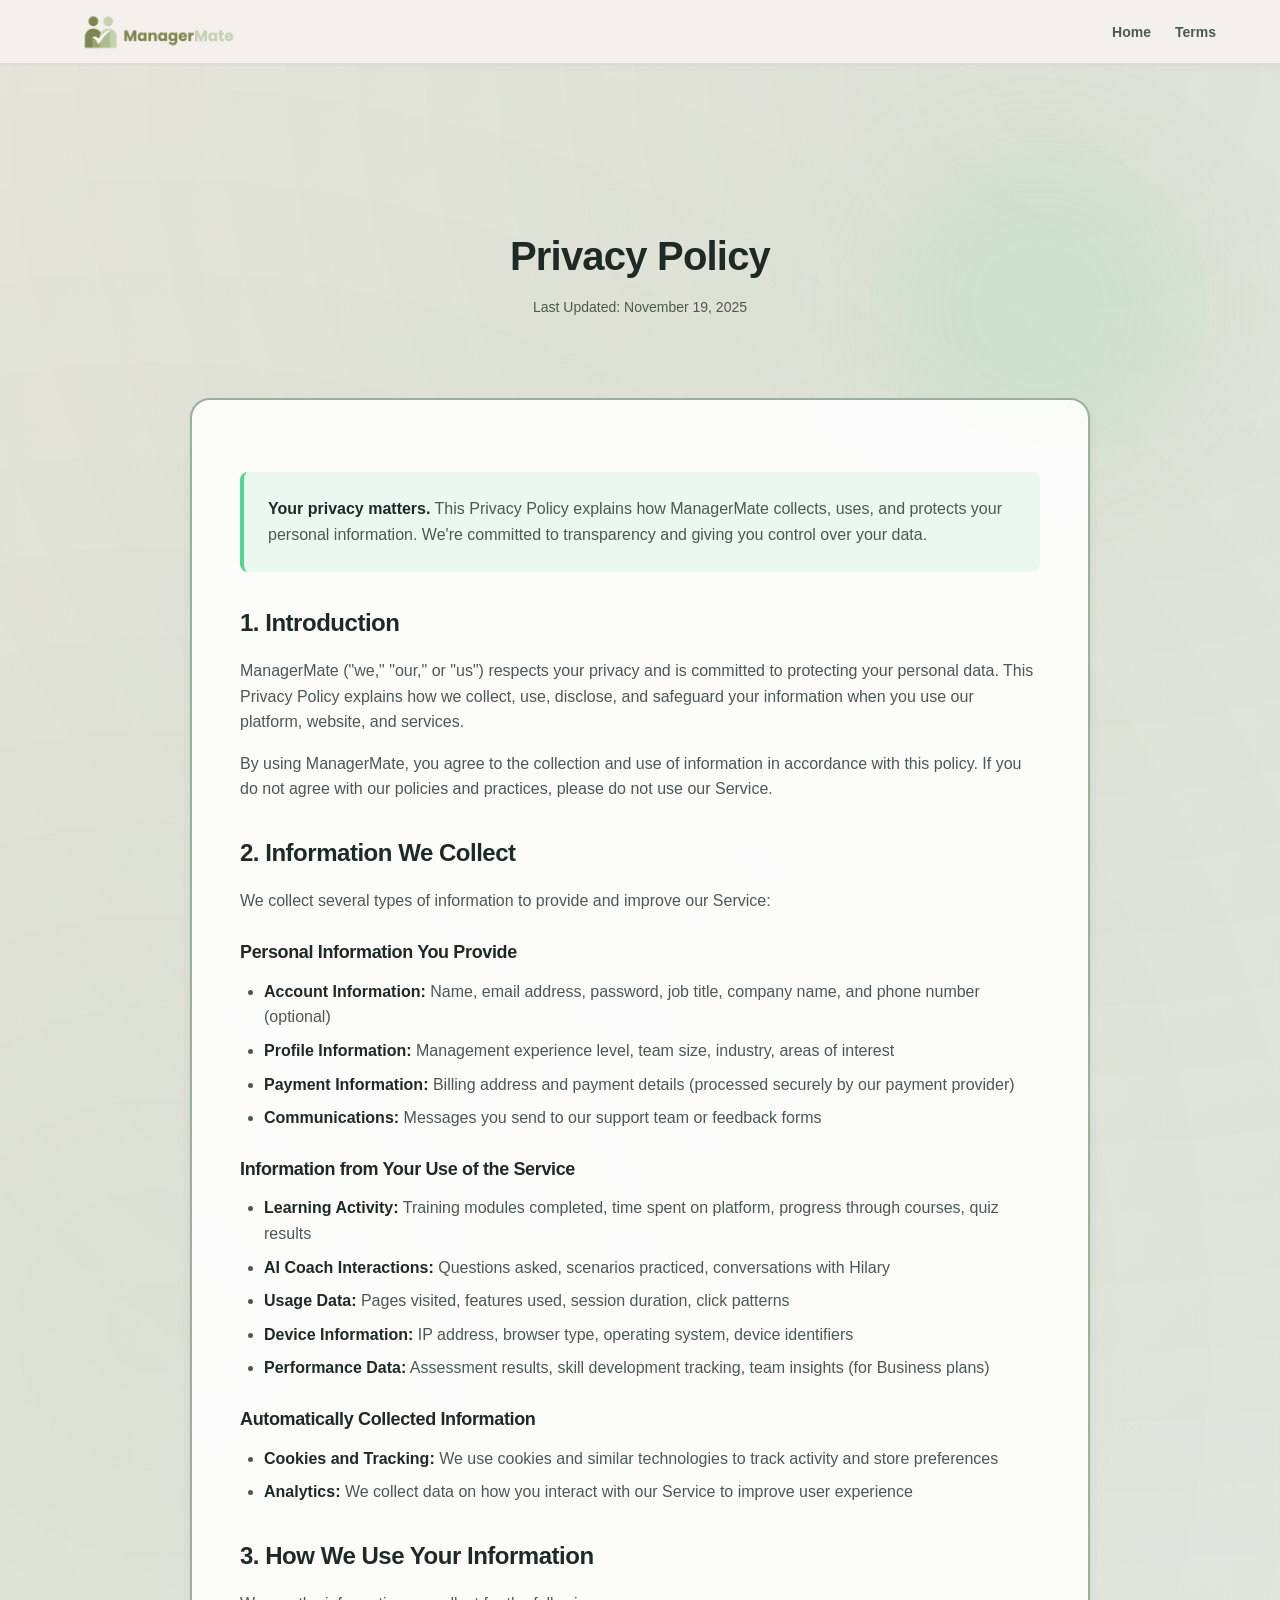
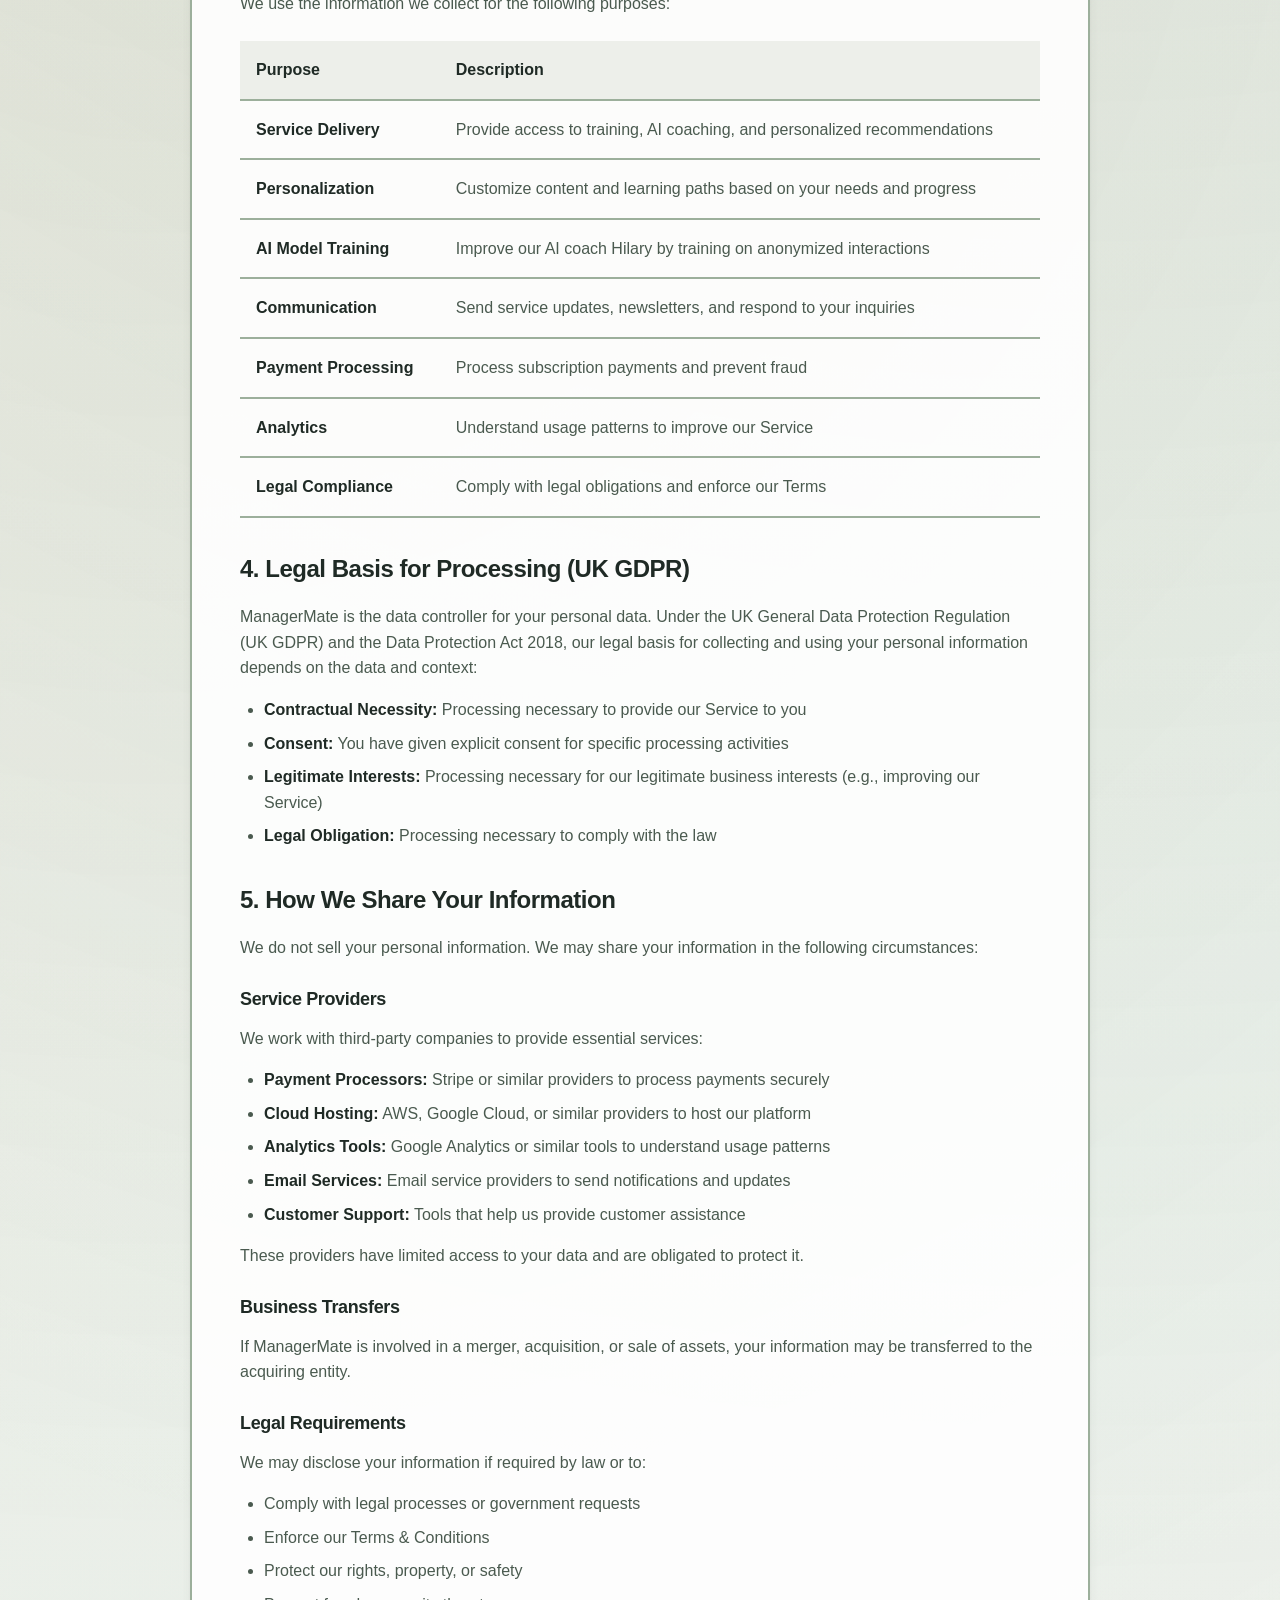
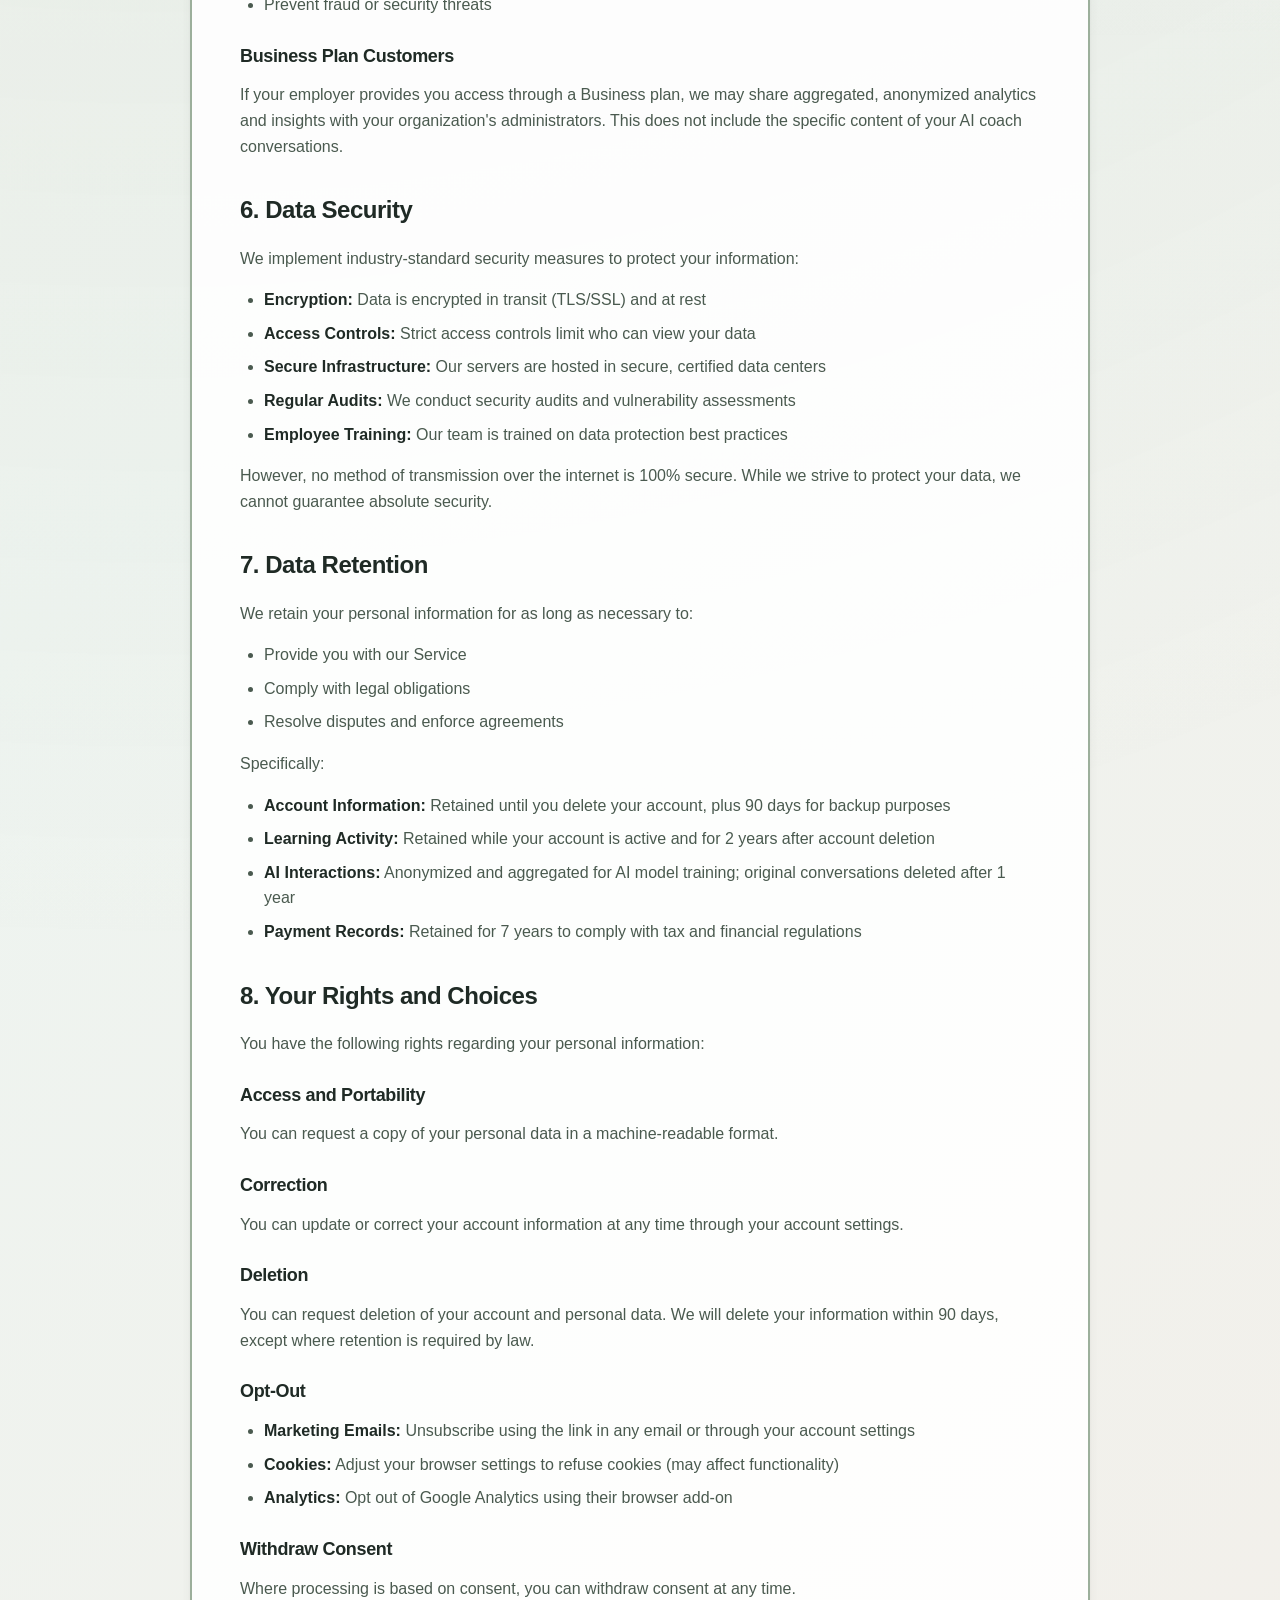
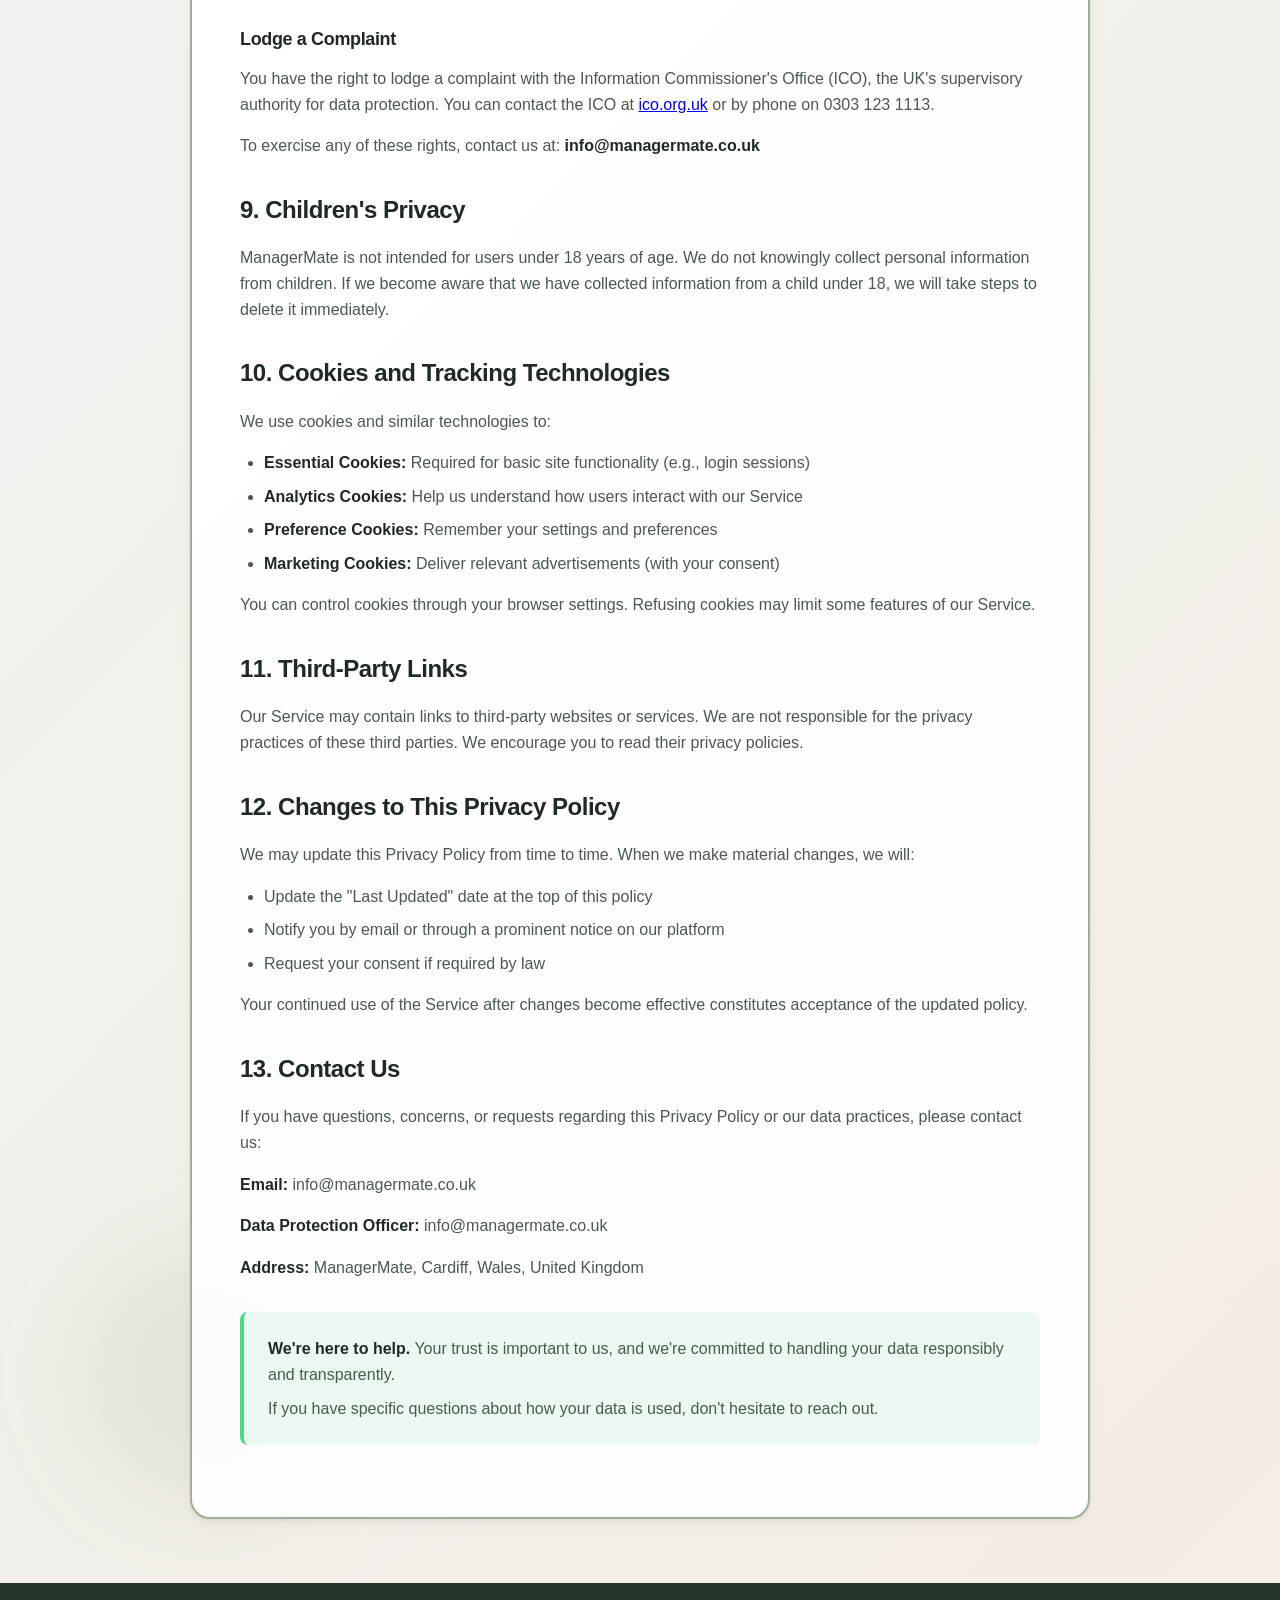
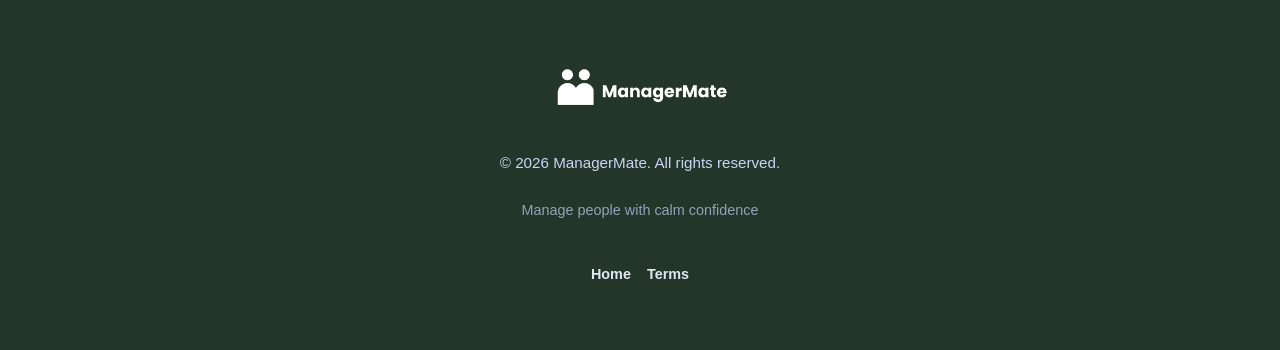
==== privacy.html @ c5038c84 "Add Terms & Privacy pages (hidden from navigation) - Added terms.html and privacy.html for app links" ====
<!DOCTYPE html>
<html lang="en">

<head>
  <meta charset="utf-8">
  <meta name="viewport" content="width=device-width, initial-scale=1.0">
  <meta name="referrer" content="strict-origin-when-cross-origin">
  <meta http-equiv="X-Content-Type-Options" content="nosniff">
  <meta http-equiv="X-Frame-Options" content="SAMEORIGIN">
  <meta http-equiv="Content-Security-Policy" content="default-src 'self'; style-src 'self' 'unsafe-inline' https://fonts.googleapis.com; font-src https://fonts.gstatic.com; img-src 'self' data:; frame-ancestors 'self';">
  <meta name="description" content="ManagerMate Privacy Policy - Learn how we collect, use, and protect your personal information.">
  <meta name="robots" content="noindex, follow">
  <link rel="canonical" href="https://managermate.co.uk/privacy.html">
  <title>Privacy Policy - ManagerMate</title>
  <link rel="icon" type="image/png" href="Logo.png">
  <link rel="stylesheet" href="style.css">
  <link rel="preconnect" href="https://fonts.googleapis.com">
  <link rel="preconnect" href="https://fonts.gstatic.com" crossorigin>
  <link href="https://fonts.googleapis.com/css2?family=Inter:wght@300;400;500;600;700&display=swap" rel="stylesheet">
  <style>
    /* Legal page specific styles */
    .content-wrapper {
      width: 100%;
      padding: 8rem 5% 4rem;
      position: relative;
      overflow: hidden;
      background:
        radial-gradient(circle at 12% 20%, rgba(111, 127, 78, 0.12), transparent 55%),
        radial-gradient(circle at 85% 0%, rgba(156, 175, 155, 0.18), transparent 50%),
        linear-gradient(135deg, #f7f3ed 0%, #eef4f0 50%, #f5ede7 100%);
    }

    .content-wrapper .decorative-blue {
      position: absolute;
      top: 5rem;
      right: 5rem;
      width: 20rem;
      height: 20rem;
      background: rgba(82, 214, 140, 0.1);
      border-radius: 50%;
      filter: blur(3rem);
      z-index: 1;
    }

    .content-wrapper .decorative-purple {
      position: absolute;
      bottom: 5rem;
      left: 5rem;
      width: 16rem;
      height: 16rem;
      background: rgba(111, 127, 78, 0.1);
      border-radius: 50%;
      filter: blur(3rem);
      z-index: 1;
    }

    .page-header {
      max-width: 900px;
      margin: 0 auto 3rem;
      text-align: center;
      padding: 2rem 0;
      position: relative;
      z-index: 10;
    }

    .page-header h1 {
      font-size: 2.5rem;
      font-weight: 700;
      color: var(--foreground);
      margin-bottom: 0.5rem;
    }

    .page-header .last-updated {
      color: var(--muted);
      font-size: 0.875rem;
    }

    .content-section {
      max-width: 900px;
      margin: 0 auto;
      background: rgba(255, 255, 255, 0.9);
      border-radius: var(--radius-lg);
      padding: 3rem;
      box-shadow: var(--shadow-card);
      border: 2px solid var(--border);
      position: relative;
      z-index: 10;
    }

    .content-section h2 {
      font-size: 1.5rem;
      font-weight: 700;
      color: var(--foreground);
      margin-top: 2rem;
      margin-bottom: 1rem;
    }

    .content-section h2:first-child {
      margin-top: 0;
    }

    .content-section h3 {
      font-size: 1.125rem;
      font-weight: 600;
      color: var(--foreground);
      margin-top: 1.5rem;
      margin-bottom: 0.75rem;
    }

    .content-section p {
      color: var(--muted);
      margin-bottom: 1rem;
    }

    .content-section ul,
    .content-section ol {
      margin-left: 1.5rem;
      margin-bottom: 1rem;
      color: var(--muted);
    }

    .content-section li {
      margin-bottom: 0.5rem;
    }

    .content-section strong {
      color: var(--foreground);
      font-weight: 600;
    }

    .highlight-box {
      background: rgba(82, 214, 140, 0.1);
      border-left: 4px solid var(--accent);
      padding: 1.5rem;
      border-radius: var(--radius-sm);
      margin: 1.5rem 0;
    }

    .highlight-box p {
      margin-bottom: 0.5rem;
    }

    .highlight-box p:last-child {
      margin-bottom: 0;
    }

    .data-table {
      width: 100%;
      border-collapse: collapse;
      margin: 1.5rem 0;
    }

    .data-table th,
    .data-table td {
      padding: 1rem;
      text-align: left;
      border-bottom: 2px solid var(--border);
    }

    .data-table th {
      background: rgba(111, 127, 78, 0.1);
      font-weight: 600;
      color: var(--foreground);
    }

    .data-table td {
      color: var(--muted);
    }

    .legal-footer {
      background: var(--primary-dark);
    }

    @media (max-width: 768px) {
      .content-wrapper {
        padding: 7rem 5% 3rem;
      }

      .page-header h1 {
        font-size: 2rem;
      }

      .content-section {
        padding: 2rem;
      }

      .data-table {
        font-size: 0.875rem;
      }

      .data-table th,
      .data-table td {
        padding: 0.75rem 0.5rem;
      }

      .nav-links li:not(:last-child) {
        display: none;
      }
    }
  </style>
</head>

<body>
  <a href="#privacy-content" class="skip-nav">Skip to main content</a>

  <!-- NAV -->
  <nav class="nav" role="navigation" aria-label="Main navigation">
    <a href="index.html" class="logo-container">
      <div class="logo-icon" role="img" aria-label="ManagerMate logo"></div>
    </a>
    <ul class="nav-links">
      <li><a href="index.html">Home</a></li>
      <li><a href="terms.html">Terms</a></li>
    </ul>
  </nav>

  <!-- CONTENT -->
  <div class="content-wrapper" id="privacy-content">
    <div class="decorative-blue" aria-hidden="true"></div>
    <div class="decorative-purple" aria-hidden="true"></div>

    <div class="page-header">
      <h1>Privacy Policy</h1>
      <p class="last-updated">Last Updated: November 19, 2025</p>
    </div>

    <div class="content-section">
      <div class="highlight-box">
        <p><strong>Your privacy matters.</strong> This Privacy Policy explains how ManagerMate collects, uses, and
          protects your personal information. We're committed to transparency and giving you control over your data.</p>
      </div>

      <h2>1. Introduction</h2>
      <p>ManagerMate ("we," "our," or "us") respects your privacy and is committed to protecting your personal data.
        This Privacy Policy explains how we collect, use, disclose, and safeguard your information when you use our
        platform, website, and services.</p>
      <p>By using ManagerMate, you agree to the collection and use of information in accordance with this policy. If you
        do not agree with our policies and practices, please do not use our Service.</p>

      <h2>2. Information We Collect</h2>
      <p>We collect several types of information to provide and improve our Service:</p>

      <h3>Personal Information You Provide</h3>
      <ul>
        <li><strong>Account Information:</strong> Name, email address, password, job title, company name, and phone
          number (optional)</li>
        <li><strong>Profile Information:</strong> Management experience level, team size, industry, areas of interest
        </li>
        <li><strong>Payment Information:</strong> Billing address and payment details (processed securely by our payment
          provider)</li>
        <li><strong>Communications:</strong> Messages you send to our support team or feedback forms</li>
      </ul>

      <h3>Information from Your Use of the Service</h3>
      <ul>
        <li><strong>Learning Activity:</strong> Training modules completed, time spent on platform, progress through
          courses, quiz results</li>
        <li><strong>AI Coach Interactions:</strong> Questions asked, scenarios practiced, conversations with Hilary</li>
        <li><strong>Usage Data:</strong> Pages visited, features used, session duration, click patterns</li>
        <li><strong>Device Information:</strong> IP address, browser type, operating system, device identifiers</li>
        <li><strong>Performance Data:</strong> Assessment results, skill development tracking, team insights (for
          Business plans)</li>
      </ul>

      <h3>Automatically Collected Information</h3>
      <ul>
        <li><strong>Cookies and Tracking:</strong> We use cookies and similar technologies to track activity and store
          preferences</li>
        <li><strong>Analytics:</strong> We collect data on how you interact with our Service to improve user experience
        </li>
      </ul>

      <h2>3. How We Use Your Information</h2>
      <p>We use the information we collect for the following purposes:</p>

      <table class="data-table">
        <thead>
          <tr>
            <th>Purpose</th>
            <th>Description</th>
          </tr>
        </thead>
        <tbody>
          <tr>
            <td><strong>Service Delivery</strong></td>
            <td>Provide access to training, AI coaching, and personalized recommendations</td>
          </tr>
          <tr>
            <td><strong>Personalization</strong></td>
            <td>Customize content and learning paths based on your needs and progress</td>
          </tr>
          <tr>
            <td><strong>AI Model Training</strong></td>
            <td>Improve our AI coach Hilary by training on anonymized interactions</td>
          </tr>
          <tr>
            <td><strong>Communication</strong></td>
            <td>Send service updates, newsletters, and respond to your inquiries</td>
          </tr>
          <tr>
            <td><strong>Payment Processing</strong></td>
            <td>Process subscription payments and prevent fraud</td>
          </tr>
          <tr>
            <td><strong>Analytics</strong></td>
            <td>Understand usage patterns to improve our Service</td>
          </tr>
          <tr>
            <td><strong>Legal Compliance</strong></td>
            <td>Comply with legal obligations and enforce our Terms</td>
          </tr>
        </tbody>
      </table>

      <h2>4. Legal Basis for Processing (UK GDPR)</h2>
      <p>ManagerMate is the data controller for your personal data. Under the UK General Data Protection Regulation (UK GDPR) and the Data Protection Act 2018, our legal basis for collecting and using your personal information depends on the data and context:</p>
      <ul>
        <li><strong>Contractual Necessity:</strong> Processing necessary to provide our Service to you</li>
        <li><strong>Consent:</strong> You have given explicit consent for specific processing activities</li>
        <li><strong>Legitimate Interests:</strong> Processing necessary for our legitimate business interests (e.g.,
          improving our Service)</li>
        <li><strong>Legal Obligation:</strong> Processing necessary to comply with the law</li>
      </ul>

      <h2>5. How We Share Your Information</h2>
      <p>We do not sell your personal information. We may share your information in the following circumstances:</p>

      <h3>Service Providers</h3>
      <p>We work with third-party companies to provide essential services:</p>
      <ul>
        <li><strong>Payment Processors:</strong> Stripe or similar providers to process payments securely</li>
        <li><strong>Cloud Hosting:</strong> AWS, Google Cloud, or similar providers to host our platform</li>
        <li><strong>Analytics Tools:</strong> Google Analytics or similar tools to understand usage patterns</li>
        <li><strong>Email Services:</strong> Email service providers to send notifications and updates</li>
        <li><strong>Customer Support:</strong> Tools that help us provide customer assistance</li>
      </ul>
      <p>These providers have limited access to your data and are obligated to protect it.</p>

      <h3>Business Transfers</h3>
      <p>If ManagerMate is involved in a merger, acquisition, or sale of assets, your information may be transferred to
        the acquiring entity.</p>

      <h3>Legal Requirements</h3>
      <p>We may disclose your information if required by law or to:</p>
      <ul>
        <li>Comply with legal processes or government requests</li>
        <li>Enforce our Terms & Conditions</li>
        <li>Protect our rights, property, or safety</li>
        <li>Prevent fraud or security threats</li>
      </ul>

      <h3>Business Plan Customers</h3>
      <p>If your employer provides you access through a Business plan, we may share aggregated, anonymized analytics and
        insights with your organization's administrators. This does not include the specific content of your AI coach
        conversations.</p>

      <h2>6. Data Security</h2>
      <p>We implement industry-standard security measures to protect your information:</p>
      <ul>
        <li><strong>Encryption:</strong> Data is encrypted in transit (TLS/SSL) and at rest</li>
        <li><strong>Access Controls:</strong> Strict access controls limit who can view your data</li>
        <li><strong>Secure Infrastructure:</strong> Our servers are hosted in secure, certified data centers</li>
        <li><strong>Regular Audits:</strong> We conduct security audits and vulnerability assessments</li>
        <li><strong>Employee Training:</strong> Our team is trained on data protection best practices</li>
      </ul>
      <p>However, no method of transmission over the internet is 100% secure. While we strive to protect your data, we
        cannot guarantee absolute security.</p>

      <h2>7. Data Retention</h2>
      <p>We retain your personal information for as long as necessary to:</p>
      <ul>
        <li>Provide you with our Service</li>
        <li>Comply with legal obligations</li>
        <li>Resolve disputes and enforce agreements</li>
      </ul>
      <p>Specifically:</p>
      <ul>
        <li><strong>Account Information:</strong> Retained until you delete your account, plus 90 days for backup
          purposes</li>
        <li><strong>Learning Activity:</strong> Retained while your account is active and for 2 years after account
          deletion</li>
        <li><strong>AI Interactions:</strong> Anonymized and aggregated for AI model training; original conversations
          deleted after 1 year</li>
        <li><strong>Payment Records:</strong> Retained for 7 years to comply with tax and financial regulations</li>
      </ul>

      <h2>8. Your Rights and Choices</h2>
      <p>You have the following rights regarding your personal information:</p>

      <h3>Access and Portability</h3>
      <p>You can request a copy of your personal data in a machine-readable format.</p>

      <h3>Correction</h3>
      <p>You can update or correct your account information at any time through your account settings.</p>

      <h3>Deletion</h3>
      <p>You can request deletion of your account and personal data. We will delete your information within 90 days,
        except where retention is required by law.</p>

      <h3>Opt-Out</h3>
      <ul>
        <li><strong>Marketing Emails:</strong> Unsubscribe using the link in any email or through your account settings
        </li>
        <li><strong>Cookies:</strong> Adjust your browser settings to refuse cookies (may affect functionality)</li>
        <li><strong>Analytics:</strong> Opt out of Google Analytics using their browser add-on</li>
      </ul>

      <h3>Withdraw Consent</h3>
      <p>Where processing is based on consent, you can withdraw consent at any time.</p>

      <h3>Lodge a Complaint</h3>
      <p>You have the right to lodge a complaint with the Information Commissioner's Office (ICO), the UK's supervisory authority for data protection. You can contact the ICO at <a href="https://ico.org.uk/make-a-complaint/" target="_blank" rel="noopener noreferrer">ico.org.uk</a> or by phone on 0303 123 1113.</p>

      <p style="margin-top: 1rem;">To exercise any of these rights, contact us at:
        <strong>info@managermate.co.uk</strong>
      </p>

      <h2>9. Children's Privacy</h2>
      <p>ManagerMate is not intended for users under 18 years of age. We do not knowingly collect personal information
        from children. If we become aware that we have collected information from a child under 18, we will take steps
        to delete it immediately.</p>

      <h2>10. Cookies and Tracking Technologies</h2>
      <p>We use cookies and similar technologies to:</p>
      <ul>
        <li><strong>Essential Cookies:</strong> Required for basic site functionality (e.g., login sessions)</li>
        <li><strong>Analytics Cookies:</strong> Help us understand how users interact with our Service</li>
        <li><strong>Preference Cookies:</strong> Remember your settings and preferences</li>
        <li><strong>Marketing Cookies:</strong> Deliver relevant advertisements (with your consent)</li>
      </ul>
      <p>You can control cookies through your browser settings. Refusing cookies may limit some features of our Service.
      </p>

      <h2>11. Third-Party Links</h2>
      <p>Our Service may contain links to third-party websites or services. We are not responsible for the privacy
        practices of these third parties. We encourage you to read their privacy policies.</p>

      <h2>12. Changes to This Privacy Policy</h2>
      <p>We may update this Privacy Policy from time to time. When we make material changes, we will:</p>
      <ul>
        <li>Update the "Last Updated" date at the top of this policy</li>
        <li>Notify you by email or through a prominent notice on our platform</li>
        <li>Request your consent if required by law</li>
      </ul>
      <p>Your continued use of the Service after changes become effective constitutes acceptance of the updated policy.
      </p>

      <h2>13. Contact Us</h2>
      <p>If you have questions, concerns, or requests regarding this Privacy Policy or our data practices, please
        contact us:</p>
      <p><strong>Email:</strong> info@managermate.co.uk</p>
      <p><strong>Data Protection Officer:</strong> info@managermate.co.uk</p>
      <p><strong>Address:</strong> ManagerMate, Cardiff, Wales, United Kingdom</p>

      <div class="highlight-box" style="margin-top: 2rem;">
        <p><strong>We're here to help.</strong> Your trust is important to us, and we're committed to handling your data
          responsibly and transparently.</p>
        <p>If you have specific questions about how your data is used, don't hesitate to reach out.</p>
      </div>
    </div>
  </div>

  <!-- FOOTER -->
  <footer class="legal-footer">
    <div class="footer-content">
      <div class="footer-logo">
        <div class="footer-logo-icon" role="img" aria-label="ManagerMate logo"></div>
              </div>

      <p class="footer-text">&copy; 2026 ManagerMate. All rights reserved.</p>
      <p class="footer-tagline">Manage people with calm confidence</p>

      <nav class="footer-nav" aria-label="Footer navigation">
        <div class="footer-links">
          <a href="index.html">Home</a>
          <a href="terms.html">Terms</a>
        </div>
      </nav>
    </div>
  </footer>
</body>

</html>
---- style.css ----
/* ===================================
   GLOBAL STYLES
   =================================== */
* {
  margin: 0;
  padding: 0;
  box-sizing: border-box;
}

:root {
  /* ManagerMate App Color Palette */
  --primary: #6f7f4e;           /* Sage Green - Headers, CTAs, brand elements */
  --primary-dark: #243529;       /* Gradients, dark accents */
  --secondary-light: #f4f1ec;    /* Backgrounds, cards */
  --accent: #52D68C;             /* Teal - Highlights, success states */
  --premium: #EF6F6C;            /* Coral - Premium badges, special CTAs */
  --foreground: #1f2a25;         /* Body text */
  --muted: #4a5a4f;              /* Secondary text */
  --border: #9caf9b;             /* Card borders, dividers */

  /* Legacy aliases for compatibility */
  --ink: var(--foreground);
  --ink-muted: var(--muted);
  --ink-soft: var(--muted);
  --sand: var(--secondary-light);
  --mist: #eef4f0;
  --olive: var(--primary);
  --sage: var(--border);
  --clay: #e7ddd1;
  --coral: var(--premium);
  --deep: var(--primary-dark);

  /* App Design Tokens */
  --radius-sm: 0.5rem;           /* 8px - buttons, inputs */
  --radius-md: 0.75rem;          /* 12px - small cards */
  --radius-lg: 1.25rem;          /* 20px - large cards */
  --radius-pill: 9999px;         /* Pill-shaped badges */

  /* App Shadows */
  --shadow-card: 0 1px 2px rgba(0,0,0,0.04), 0 4px 8px rgba(0,0,0,0.04), 0 8px 16px rgba(0,0,0,0.02);
  --shadow-elevated: 0 4px 6px rgba(0,0,0,0.05), 0 10px 20px rgba(0,0,0,0.08), 0 20px 40px rgba(0,0,0,0.04);

  /* App Animations */
  --spring-bounce: cubic-bezier(0.34, 1.56, 0.64, 1);
  --ease-smooth: cubic-bezier(0.4, 0, 0.2, 1);
}

body {
  font-family: 'Inter', -apple-system, BlinkMacSystemFont, 'Segoe UI', sans-serif;
  line-height: 1.6;
  color: var(--ink);
  background: var(--sand);
  padding-top: 4rem;
}

/* Screen reader only utility */
.sr-only {
  position: absolute;
  width: 1px;
  height: 1px;
  padding: 0;
  margin: -1px;
  overflow: hidden;
  clip: rect(0, 0, 0, 0);
  white-space: nowrap;
  border-width: 0;
}

/* Skip navigation link */
.skip-nav {
  position: absolute;
  top: -100%;
  left: 50%;
  transform: translateX(-50%);
  background: var(--ink);
  color: #fff;
  padding: 0.75rem 1.5rem;
  border-radius: 0 0 0.75rem 0.75rem;
  font-weight: 600;
  font-size: 0.875rem;
  z-index: 200;
  text-decoration: none;
  transition: top 0.2s;
}

.skip-nav:focus {
  top: 0;
}

/* Focus indicators */
:focus-visible {
  outline: 3px solid var(--olive);
  outline-offset: 2px;
}

a:focus-visible,
button:focus-visible,
input:focus-visible,
textarea:focus-visible,
select:focus-visible {
  outline: 3px solid var(--olive);
  outline-offset: 2px;
}

h1,
h2,
h3,
h4 {
  font-family: 'Inter', -apple-system, BlinkMacSystemFont, 'Segoe UI', sans-serif;
  letter-spacing: -0.02em;
  font-weight: 700;
}

html {
  height: 100%;
  width: 100%;
  scroll-behavior: smooth;
}

/* ===================================
   NAVIGATION
   =================================== */
.nav {
  display: flex;
  justify-content: space-between;
  align-items: center;
  height: 64px;
  padding: 0 5%;
  background: rgba(244, 241, 236, 0.92);
  backdrop-filter: blur(12px);
  border-bottom: 1px solid rgba(31, 42, 37, 0.12);
  position: fixed;
  top: 0;
  left: 0;
  right: 0;
  z-index: 100;
  box-shadow: 0 1px 3px rgba(0, 0, 0, 0.05);
}

/* Logo */
.logo-container {
  display: flex;
  align-items: center;
  cursor: pointer;
}

.logo-icon {
  width: 200px;
  height: 70px;
  background-image: url('Logo.png');
  background-size: contain;
  background-repeat: no-repeat;
  background-position: center left;
}

.logo {
  display: none !important; /* Hide text as logo image contains it */
}

/* Nav links */
.nav-links {
  display: flex;
  gap: 1.5rem;
  list-style: none;
  align-items: center;
}

.nav-links a {
  text-decoration: none;
  color: var(--ink-soft);
  font-weight: 600;
  font-size: 0.875rem;
  transition: color 0.3s;
  position: relative;
  padding-bottom: 0.25rem;
}

.nav-links a:hover {
  color: var(--ink);
}

.nav-links a:not(.launch-app-btn)::after {
  content: '';
  position: absolute;
  bottom: 0;
  left: 0;
  width: 0;
  height: 2px;
  background: linear-gradient(to right, var(--coral), var(--olive));
  transition: width 0.3s;
}

.nav-links a:not(.launch-app-btn):hover::after {
  width: 100%;
}

.launch-app-btn {
  display: inline-flex;
  align-items: center;
  gap: 0.5rem;
  padding: 0.625rem 1.25rem;
  background: linear-gradient(135deg, var(--premium), #f2b2a9);
  color: white !important;
  border-radius: var(--radius-sm);
  font-weight: 600;
  font-size: 0.875rem;
  border: none;
  cursor: pointer;
  transition: all 0.3s var(--ease-smooth);
  box-shadow: var(--shadow-card);
  text-decoration: none;
  line-height: 1;
}

.launch-app-btn:hover {
  transform: translateY(-2px);
  box-shadow: var(--shadow-elevated);
  color: white !important;
}

/* ===================================
   HERO SECTION
   =================================== */
.hero {
  position: relative;
  display: flex;
  align-items: stretch;
  padding: 8rem 5% 6rem;
  overflow: hidden;
  background:
    radial-gradient(circle at 12% 20%, rgba(239, 111, 108, 0.18), transparent 55%),
    radial-gradient(circle at 85% 0%, rgba(156, 175, 155, 0.25), transparent 50%),
    linear-gradient(135deg, #f7f3ed 0%, #eef4f0 50%, #f5ede7 100%);
}

.hero .decorative-blue {
  position: absolute;
  top: -3rem;
  right: -6rem;
  width: 22rem;
  height: 22rem;
  background: rgba(239, 111, 108, 0.22);
  border-radius: 40% 60% 60% 40%;
  filter: blur(2.5rem);
}

.hero .decorative-purple {
  position: absolute;
  bottom: -4rem;
  left: -3rem;
  width: 18rem;
  height: 18rem;
  background: rgba(111, 127, 78, 0.18);
  border-radius: 55% 45% 35% 65%;
  filter: blur(2.5rem);
}

.hero-inner {
  position: relative;
  z-index: 10;
  display: grid;
  grid-template-columns: minmax(0, 1.1fr) minmax(0, 0.9fr);
  gap: 3rem;
  align-items: center;
  width: 100%;
  max-width: 1200px;
  margin: 0 auto;
}

.hero-content {
  position: relative;
  max-width: 36rem;
}

.badge {
  display: inline-flex;
  align-items: center;
  gap: 0.5rem;
  padding: 0.5rem 1rem;
  background: rgba(111, 127, 78, 0.1);
  border: 2px solid var(--border);
  border-radius: var(--radius-pill);
  margin-bottom: 1.5rem;
  font-size: 0.875rem;
  font-weight: 600;
  color: var(--primary);
}

.hero h1 {
  font-size: 3.5rem;
  font-weight: 800;
  margin-bottom: 1rem;
  line-height: 1.2;
  color: var(--ink);
}

.hero h1 span {
  background: linear-gradient(120deg, var(--coral), var(--olive));
  -webkit-background-clip: text;
  -webkit-text-fill-color: transparent;
}

.hero p {
  font-size: 1.125rem;
  color: var(--ink-soft);
  margin: 0 0 2rem;
  line-height: 1.6;
}

.hero-buttons {
  display: flex;
  gap: 1rem;
  justify-content: flex-start;
  flex-wrap: wrap;
}

.cta-button {
  display: inline-flex;
  align-items: center;
  gap: 0.5rem;
  padding: 1rem 2rem;
  background: linear-gradient(135deg, var(--primary-dark), var(--primary));
  color: white;
  border-radius: var(--radius-sm);
  font-weight: 600;
  cursor: pointer;
  transition: all 0.3s var(--ease-smooth);
  border: none;
  font-size: 1rem;
  box-shadow: var(--shadow-card);
}

.cta-button.secondary {
  background: transparent;
  color: var(--foreground);
  border: 2px solid var(--border);
  box-shadow: none;
}

.cta-button.secondary:hover {
  background: rgba(111, 127, 78, 0.1);
  border-color: var(--primary);
  box-shadow: none;
}

.cta-link {
  display: inline-flex;
  align-items: center;
  gap: 0.5rem;
  background: none;
  border: none;
  color: var(--ink);
  font-weight: 600;
  cursor: pointer;
  padding: 0.35rem 0.5rem;
}

.cta-link:hover {
  color: var(--deep);
}

.cta-button:hover {
  transform: translateY(-2px);
  box-shadow: var(--shadow-elevated);
}

.audience-toggle {
  display: flex;
  flex-wrap: wrap;
  gap: 0.75rem;
  margin-top: 1.5rem;
  align-items: center;
  color: var(--ink-soft);
  font-size: 0.95rem;
}

.audience-toggle span {
  font-weight: 600;
}

.audience-pill {
  border: 2px solid var(--border);
  background: white;
  color: var(--foreground);
  padding: 0.4rem 0.85rem;
  border-radius: var(--radius-pill);
  font-weight: 600;
  cursor: pointer;
  transition: all 0.3s var(--ease-smooth);
}

.audience-pill:hover {
  border-color: var(--primary);
  background: rgba(111, 127, 78, 0.05);
}

.audience-pill.active {
  background: rgba(82, 214, 140, 0.15);
  border-color: var(--accent);
  color: #1a7a42;
}

.hero-highlights {
  display: grid;
  grid-template-columns: repeat(auto-fit, minmax(160px, 1fr));
  gap: 1rem;
  margin: 2rem 0 0;
}

.highlight-card {
  background: rgba(255, 255, 255, 0.9);
  border-radius: var(--radius-sm);
  padding: 0.9rem 1rem;
  border: 2px solid var(--border);
  box-shadow: var(--shadow-card);
}

.highlight-card h3 {
  font-size: 0.95rem;
  margin-bottom: 0.35rem;
}

.highlight-card p {
  font-size: 0.85rem;
  color: var(--ink-soft);
  margin: 0;
}

.trust-tagline {
  display: flex;
  align-items: center;
  justify-content: flex-start;
  gap: 0.5rem;
  margin-top: 2rem;
  font-size: 0.875rem;
  color: var(--ink-soft);
  font-weight: 500;
}

.hero-panel {
  background: rgba(255, 255, 255, 0.9);
  border-radius: var(--radius-lg);
  padding: 2rem;
  border: 2px solid var(--border);
  box-shadow: var(--shadow-elevated);
  display: flex;
  flex-direction: column;
  gap: 1.5rem;
  backdrop-filter: blur(8px);
}

.panel-pill {
  display: inline-flex;
  align-items: center;
  gap: 0.5rem;
  background: rgba(82, 214, 140, 0.15);
  color: #1a7a42;
  border-radius: var(--radius-pill);
  padding: 0.35rem 0.9rem;
  font-weight: 600;
  font-size: 0.8rem;
  border: 1px solid rgba(82, 214, 140, 0.3);
}

.hero-panel h2 {
  font-size: 1.5rem;
  margin-top: 0.75rem;
  color: var(--ink);
}

.hero-chat {
  display: flex;
  flex-direction: column;
  gap: 0.75rem;
}

.chat-bubble {
  padding: 0.85rem 1rem;
  border-radius: var(--radius-sm);
  font-size: 0.95rem;
  line-height: 1.4;
}

.chat-bubble.manager {
  align-self: flex-start;
  background: var(--mist);
  border: 2px solid var(--border);
}

.chat-bubble.coach {
  align-self: flex-end;
  background: rgba(82, 214, 140, 0.12);
  border: 2px solid rgba(82, 214, 140, 0.3);
}

.hero-panel-footer {
  display: flex;
  align-items: center;
  justify-content: space-between;
  gap: 1rem;
  border-top: 1px dashed rgba(31, 42, 37, 0.15);
  padding-top: 1rem;
  font-size: 0.85rem;
  color: var(--ink-soft);
}

.hero-panel-footer strong {
  color: var(--ink);
}

/* ===================================
   FEATURES SECTION
   =================================== */
.features-section {
  position: relative;
  overflow: hidden;
  padding: 5rem 5%;
  background:
    radial-gradient(circle at 10% 15%, rgba(239, 111, 108, 0.12), transparent 60%),
    linear-gradient(160deg, #f8f4ee 0%, #eef4f0 100%);
}

.features-section .decorative-purple {
  position: absolute;
  top: 10rem;
  right: 2.5rem;
  width: 24rem;
  height: 24rem;
  background: rgba(111, 127, 78, 0.14);
  border-radius: 45% 55% 40% 60%;
  filter: blur(2.5rem);
}

.features-section .decorative-blue {
  position: absolute;
  bottom: 10rem;
  left: 2.5rem;
  width: 20rem;
  height: 20rem;
  background: rgba(156, 175, 155, 0.16);
  border-radius: 60% 40% 55% 45%;
  filter: blur(2.5rem);
}

.features-container {
  max-width: 1200px;
  margin: 0 auto;
  position: relative;
  z-index: 10;
}

.features-header {
  text-align: center;
  margin-bottom: 4rem;
}

.features-badge {
  display: inline-flex;
  align-items: center;
  gap: 0.5rem;
  padding: 0.5rem 1rem;
  background: rgba(111, 127, 78, 0.1);
  border: 2px solid var(--border);
  border-radius: var(--radius-pill);
  margin-bottom: 1rem;
  font-size: 0.875rem;
  font-weight: 600;
  color: var(--primary);
}

.features-header h2 {
  font-size: 2.25rem;
  font-weight: 800;
  color: var(--ink);
  margin-bottom: 1rem;
}

.features-header p {
  font-size: 1.125rem;
  color: var(--ink-soft);
  max-width: 48rem;
  margin: 0 auto;
}

.features-grid {
  display: grid;
  grid-template-columns: repeat(auto-fit, minmax(320px, 1fr));
  gap: 2rem;
}

.feature-card {
  padding: 2rem;
  background: rgba(255, 255, 255, 0.9);
  border-radius: var(--radius-lg);
  border: 2px solid var(--border);
  cursor: pointer;
  transition: all 0.3s var(--ease-smooth);
  box-shadow: var(--shadow-card);
  position: relative;
  overflow: hidden;
}

/* Gradient glow effect on hover */
.feature-card::before {
  content: '';
  position: absolute;
  inset: 0;
  background: linear-gradient(to bottom right, var(--coral), var(--olive));
  opacity: 0;
  transition: opacity 0.3s;
}

.feature-card:hover::before {
  opacity: 0.05;
}

/* Decorative corner gradient */
.feature-card::after {
  content: '';
  position: absolute;
  top: 0;
  right: 0;
  width: 8rem;
  height: 8rem;
  background: linear-gradient(to bottom right, rgba(239, 111, 108, 0.4), rgba(111, 127, 78, 0.4));
  opacity: 0.1;
  border-radius: 0 0 0 100%;
  transform: translate(4rem, -4rem);
  transition: transform 0.3s;
}

.feature-card:hover::after {
  transform: translate(2rem, -2rem);
}

.feature-card:hover {
  transform: translateY(-4px);
  box-shadow: var(--shadow-elevated);
}

.feature-card-content {
  position: relative;
  z-index: 1;
}

.feature-card .icon-container {
  width: 4rem;
  height: 4rem;
  background: linear-gradient(135deg, var(--primary-dark), var(--primary));
  border-radius: var(--radius-md);
  display: flex;
  align-items: center;
  justify-content: center;
  margin-bottom: 1.5rem;
  box-shadow: var(--shadow-card);
  transition: transform 0.3s var(--spring-bounce);
}

.feature-card:hover .icon-container {
  transform: scale(1.1);
}

.feature-card .icon {
  font-size: 1.75rem;
}

.feature-card h3 {
  font-size: 1.25rem;
  font-weight: 700;
  margin-bottom: 0.75rem;
  color: var(--ink);
  transition: color 0.3s;
}

.feature-card:hover h3 {
  color: #2E2F2C;
}

.feature-card p {
  color: var(--ink-soft);
  font-size: 0.875rem;
  line-height: 1.6;
  margin-bottom: 1.5rem;
}

.feature-card .learn-more {
  display: inline-flex;
  align-items: center;
  gap: 0.25rem;
  color: var(--olive);
  font-size: 0.875rem;
  font-weight: 600;
  transition: gap 0.3s;
}

.feature-card:hover .learn-more {
  gap: 0.5rem;
}

.feature-card .learn-more svg {
  transition: transform 0.3s;
}

.feature-card:hover .learn-more svg {
  transform: translateX(0.25rem);
}

/* Variant colors for different feature cards */
.feature-card.purple::before,
.feature-card.purple::after {
  background: linear-gradient(to bottom right, #2b3a2f, #6f7f4e);
}

.feature-card.purple .icon-container {
  background: linear-gradient(to bottom right, #2b3a2f, #6f7f4e);
  box-shadow: 0 4px 12px rgba(36, 53, 41, 0.3);
}

.feature-card.teal::before,
.feature-card.teal::after {
  background: linear-gradient(to bottom right, #ef6f6c, #f2b2a9);
}

.feature-card.teal .icon-container {
  background: linear-gradient(to bottom right, #ef6f6c, #f2b2a9);
  box-shadow: 0 4px 12px rgba(239, 111, 108, 0.3);
}

.feature-card.orange::before,
.feature-card.orange::after {
  background: linear-gradient(to bottom right, #6f7f4e, #9caf9b);
}

.feature-card.orange .icon-container {
  background: linear-gradient(to bottom right, #6f7f4e, #9caf9b);
  box-shadow: 0 4px 12px rgba(111, 127, 78, 0.3);
}

.feature-card.pink::before,
.feature-card.pink::after {
  background: linear-gradient(to bottom right, #ef6f6c, #f2b2a9);
}

.feature-card.pink .icon-container {
  background: linear-gradient(to bottom right, #ef6f6c, #f2b2a9);
  box-shadow: 0 4px 12px rgba(239, 111, 108, 0.3);
}

.feature-card.indigo::before,
.feature-card.indigo::after {
  background: linear-gradient(to bottom right, #243529, #6f7f4e);
}

.feature-card.indigo .icon-container {
  background: linear-gradient(to bottom right, #243529, #6f7f4e);
  box-shadow: 0 4px 12px rgba(36, 53, 41, 0.3);
}

/* ===================================
   PRICING SECTION
   =================================== */
.pricing-section {
  position: relative;
  overflow: hidden;
  padding: 5rem 5%;
  background:
    radial-gradient(circle at 80% 20%, rgba(111, 127, 78, 0.14), transparent 60%),
    linear-gradient(145deg, #f6f2ec 0%, #eef4f0 100%);
}

.pricing-section .decorative-blue {
  position: absolute;
  top: 5rem;
  right: 5rem;
  width: 24rem;
  height: 24rem;
  background: rgba(156, 175, 155, 0.16);
  border-radius: 55% 45% 60% 40%;
  filter: blur(2.5rem);
}

.pricing-section .decorative-purple {
  position: absolute;
  bottom: 5rem;
  left: 5rem;
  width: 20rem;
  height: 20rem;
  background: rgba(239, 111, 108, 0.16);
  border-radius: 40% 60% 50% 50%;
  filter: blur(2.5rem);
}

.pricing-container {
  max-width: 1200px;
  margin: 0 auto;
  position: relative;
  z-index: 10;
}

.pricing-header {
  text-align: center;
  margin-bottom: 4rem;
}

.pricing-header h2 {
  font-size: 2.25rem;
  font-weight: 800;
  color: var(--ink);
  margin-bottom: 1rem;
}

.pricing-header p {
  font-size: 1.125rem;
  color: var(--ink-soft);
}

.pricing-grid {
  display: grid;
  grid-template-columns: repeat(auto-fit, minmax(300px, 1fr));
  gap: 2rem;
  align-items: stretch;
}

.pricing-card {
  background: rgba(255, 255, 255, 0.9);
  border-radius: var(--radius-lg);
  padding: 2rem;
  border: 2px solid var(--border);
  transition: all 0.3s var(--ease-smooth);
  position: relative;
  display: flex;
  flex-direction: column;
  box-shadow: var(--shadow-card);
}

.pricing-card::before {
  content: '';
  position: absolute;
  top: 0;
  left: 0;
  right: 0;
  height: 6px;
  background: linear-gradient(to right, var(--ink), var(--olive));
  border-radius: 1rem 1rem 0 0;
}

.pricing-card:hover {
  transform: translateY(-4px);
  box-shadow: var(--shadow-elevated);
}

.pricing-card.featured {
  border: 2px solid var(--premium);
  box-shadow: var(--shadow-elevated), 0 0 0 2px rgba(82, 214, 140, 0.3);
  transform: scale(1.05);
}

.pricing-card.featured:hover {
  transform: scale(1.05) translateY(-8px);
}

.pricing-badge {
  position: absolute;
  top: -12px;
  left: 50%;
  transform: translateX(-50%);
  background: linear-gradient(135deg, var(--premium), #f2b2a9);
  color: white;
  padding: 0.375rem 1rem;
  border-radius: var(--radius-pill);
  font-size: 0.75rem;
  font-weight: 600;
  box-shadow: var(--shadow-card);
}

.pricing-card-header {
  margin-bottom: 1.5rem;
  margin-top: 0.5rem;
}

.pricing-card h3 {
  font-size: 1.5rem;
  font-weight: 700;
  color: var(--ink);
  margin-bottom: 1rem;
}

.pricing-card .price-container {
  margin-bottom: 0.75rem;
}

.pricing-card .price {
  font-size: 3rem;
  font-weight: 800;
  background: linear-gradient(to right, var(--ink), var(--olive));
  -webkit-background-clip: text;
  -webkit-text-fill-color: transparent;
  background-clip: text;
  display: inline-block;
}

.pricing-card .period {
  color: var(--ink-soft);
  font-size: 1.125rem;
  font-weight: 500;
  margin-left: 0.25rem;
}

.pricing-card .description {
  color: var(--ink-soft);
  font-size: 0.875rem;
  line-height: 1.5;
}

.pricing-card .features {
  list-style: none;
  margin-bottom: 2rem;
  flex-grow: 1;
}

.pricing-card .features li {
  display: flex;
  align-items: flex-start;
  gap: 0.75rem;
  padding: 1rem 0;
  color: var(--ink);
  font-size: 0.875rem;
}

.pricing-card .check-icon {
  flex-shrink: 0;
  width: 1.25rem;
  height: 1.25rem;
  border-radius: 50%;
  background: linear-gradient(to bottom right, var(--ink), var(--olive));
  display: flex;
  align-items: center;
  justify-content: center;
  margin-top: 0.125rem;
}

.pricing-card .pricing-button {
  width: 100%;
  padding: 0.75rem 1.5rem;
  border-radius: var(--radius-sm);
  font-weight: 600;
  cursor: pointer;
  transition: all 0.3s var(--ease-smooth);
  border: none;
  font-size: 0.875rem;
  background: linear-gradient(135deg, var(--primary-dark), var(--primary));
  color: white;
  box-shadow: var(--shadow-card);
}

.pricing-card.featured .pricing-button {
  box-shadow: 0 8px 18px rgba(239, 111, 108, 0.3);
}

.pricing-card .pricing-button:hover {
  transform: translateY(-2px);
  box-shadow: var(--shadow-elevated);
}

/* Variant colors for pricing cards */
.pricing-card.slate::before,
.pricing-card.slate .check-icon,
.pricing-card.slate .price {
  background: linear-gradient(to right, var(--ink), #0f172a);
  -webkit-background-clip: text;
  -webkit-text-fill-color: transparent;
  background-clip: text;
}

.pricing-card.slate .check-icon {
  background: linear-gradient(to bottom right, var(--ink), #0f172a);
  -webkit-text-fill-color: white;
}

.pricing-card.slate .pricing-button {
  background: linear-gradient(to right, var(--ink), #0f172a);
}

.pricing-card.teal::before,
.pricing-card.teal .check-icon,
.pricing-card.teal .price {
  background: linear-gradient(to right, #ef6f6c, #f2b2a9);
  -webkit-background-clip: text;
  -webkit-text-fill-color: transparent;
  background-clip: text;
}

.pricing-card.teal .check-icon {
  background: linear-gradient(to bottom right, #ef6f6c, #f2b2a9);
  -webkit-text-fill-color: white;
}

.pricing-card.teal .pricing-button {
  background: linear-gradient(to right, #ef6f6c, #f2b2a9);
}

/* ===================================
   ABOUT SECTION
   =================================== */
.about-section {
  position: relative;
  overflow: hidden;
  padding: 5rem 5% 0;
  background:
    radial-gradient(circle at 12% 25%, rgba(239, 111, 108, 0.12), transparent 60%),
    linear-gradient(160deg, #f7f2ec 0%, #edf3ee 100%);
}

.about-section .decorative-blue {
  position: absolute;
  top: 5rem;
  right: 2.5rem;
  width: 18rem;
  height: 18rem;
  background: rgba(156, 175, 155, 0.18);
  border-radius: 60% 40% 55% 45%;
  filter: blur(2.5rem);
}

.about-section .decorative-purple {
  position: absolute;
  bottom: 5rem;
  left: 2.5rem;
  width: 24rem;
  height: 24rem;
  background: rgba(239, 111, 108, 0.16);
  border-radius: 45% 55% 60% 40%;
  filter: blur(2.5rem);
}

.about-container {
  max-width: 1000px;
  margin: 0 auto;
  position: relative;
  z-index: 10;
}

.about-header {
  text-align: center;
  margin-bottom: 3rem;
}

.about-header h2 {
  font-size: 2.25rem;
  font-weight: 800;
  color: var(--ink);
  margin-bottom: 1rem;
}

.about-header p {
  font-size: 1.125rem;
  color: var(--ink-soft);
  max-width: 48rem;
  margin: 0 auto 3rem;
}

.about-content {
  margin-bottom: 4rem;
}

.problem-box {
  background: rgba(255, 255, 255, 0.9);
  border-radius: var(--radius-lg);
  padding: 2rem;
  box-shadow: var(--shadow-card);
  border: 2px solid var(--border);
  margin-bottom: 4rem;
}

.problem-box h3 {
  font-size: 1.5rem;
  font-weight: 700;
  color: var(--ink);
  margin-bottom: 1rem;
}

.problem-box p {
  color: var(--ink-soft);
  line-height: 1.6;
  margin-bottom: 1rem;
}

.emphasis {
  font-weight: 600;
  color: var(--ink);
}

.solution-box {
  background: linear-gradient(135deg, var(--primary-dark), var(--primary));
  border-radius: var(--radius-lg);
  padding: 2rem;
  color: white;
  box-shadow: var(--shadow-elevated);
  margin-bottom: 4rem;
}

.solution-box h3 {
  font-size: 1.5rem;
  font-weight: 700;
  margin-bottom: 1rem;
}

.solution-box p {
  line-height: 1.6;
  margin-bottom: 1rem;
  opacity: 0.95;
}

.why-works {
  display: grid;
  grid-template-columns: repeat(auto-fit, minmax(250px, 1fr));
  gap: 1.5rem;
  margin-bottom: 4rem;
}

.why-icon {
  width: 4rem;
  height: 4rem;
  border-radius: 1.5rem;
  display: flex;
  align-items: center;
  justify-content: center;
  margin: 0 auto 1rem;
}

.why-icon.blue {
  background: linear-gradient(135deg, var(--ink), var(--olive));
  box-shadow: 0 6px 14px rgba(36, 53, 41, 0.3);
}

.why-icon.purple {
  background: linear-gradient(135deg, var(--coral), #f2b2a9);
  box-shadow: 0 6px 14px rgba(239, 111, 108, 0.3);
}

.why-icon.teal {
  background: linear-gradient(135deg, #6f7f4e, #9caf9b);
  box-shadow: 0 6px 14px rgba(111, 127, 78, 0.3);
}

.why-title {
  font-size: 1.5rem;
  font-weight: 700;
  color: var(--ink);
  text-align: center;
  margin-bottom: 2rem;
}

.founders-heading {
  font-size: 1.5rem;
  font-weight: 700;
  color: var(--ink);
  text-align: center;
  margin-bottom: 1rem;
}

.why-card {
  background: rgba(255, 255, 255, 0.9);
  border-radius: var(--radius-lg);
  padding: 1.5rem;
  text-align: center;
  border: 2px solid var(--border);
  box-shadow: var(--shadow-card);
  transition: all 0.3s var(--ease-smooth);
}

.why-card:hover {
  transform: translateY(-4px);
  box-shadow: var(--shadow-elevated);
}

.why-card h4 {
  font-weight: 700;
  color: var(--ink);
  margin: 1rem 0 0.5rem;
}

.why-card p {
  font-size: 0.875rem;
  color: var(--ink-soft);
}

.founders-grid {
  display: grid;
  grid-template-columns: repeat(auto-fit, minmax(300px, 1fr));
  gap: 2rem;
  margin-top: 2rem;
}

.founder-card {
  background: rgba(255, 255, 255, 0.9);
  border-radius: var(--radius-lg);
  padding: 2rem;
  text-align: center;
  border: 2px solid var(--border);
  box-shadow: var(--shadow-card);
  transition: all 0.3s var(--ease-smooth);
}

.founder-card:hover {
  transform: translateY(-4px);
  box-shadow: var(--shadow-elevated);
}

.founder-card img {
  width: 192px;
  height: 192px;
  border-radius: 1.5rem;
  object-fit: cover;
  margin: 0 auto 1.5rem;
  border: 4px solid #EEF2EE;
  box-shadow: 0 4px 12px rgba(0,0,0,0.1);
}

.founder-card h4 {
  font-size: 1.25rem;
  font-weight: 700;
  color: var(--ink);
  margin-bottom: 0.75rem;
}

.founder-card .role-badge {
  display: inline-block;
  padding: 0.5rem 1rem;
  background: rgba(31, 42, 37, 0.08);
  border-radius: 9999px;
  font-size: 0.875rem;
  font-weight: 600;
  color: var(--ink-soft);
  margin-bottom: 1rem;
}

.founder-card p {
  font-size: 0.875rem;
  color: var(--ink-soft);
  line-height: 1.6;
}

.closing-cta {
  background: linear-gradient(135deg, var(--primary-dark), var(--primary));
  border-radius: var(--radius-lg);
  padding: 2.5rem;
  text-align: center;
  color: white;
  box-shadow: var(--shadow-elevated);
  position: relative;
  overflow: hidden;
}

.closing-cta::before {
  content: '';
  position: absolute;
  top: 0;
  right: 0;
  width: 16rem;
  height: 16rem;
  background: rgba(156,175,155,0.2);
  border-radius: 50%;
  filter: blur(3rem);
}

.closing-cta h3 {
  font-size: 1.875rem;
  font-weight: 700;
  margin-bottom: 1rem;
  position: relative;
}

.closing-cta p {
  font-size: 1.125rem;
  margin-bottom: 1.5rem;
  opacity: 0.9;
  position: relative;
}

/* ===================================
   CONTACT SECTION
   =================================== */
.contact-section {
  position: relative;
  overflow: hidden;
  padding: 5rem 5%;
  background:
    radial-gradient(circle at 10% 20%, rgba(156, 175, 155, 0.2), transparent 55%),
    linear-gradient(160deg, #f7f2ec 0%, #edf3ee 100%);
}

.contact-container {
  max-width: 1200px;
  margin: 0 auto;
  position: relative;
  z-index: 1;
}

.contact-header {
  text-align: center;
  margin-bottom: 3rem;
}

.contact-header h2 {
  font-size: 2.25rem;
  font-weight: 800;
  color: var(--ink);
  margin-bottom: 1rem;
}

.contact-header p {
  font-size: 1.125rem;
  color: var(--ink-soft);
  max-width: 40rem;
  margin: 0 auto;
}

.contact-content {
  display: grid;
  grid-template-columns: minmax(0, 1.1fr) minmax(0, 0.9fr);
  gap: 2.5rem;
}

.contact-form {
  background: rgba(255, 255, 255, 0.9);
  padding: 2.5rem;
  border-radius: var(--radius-lg);
  box-shadow: var(--shadow-card);
  border: 2px solid var(--border);
}

.form-group {
  display: flex;
  flex-direction: column;
  gap: 0.5rem;
  margin-bottom: 1.25rem;
}

.form-group label {
  font-weight: 600;
  color: var(--ink);
}

.form-group input,
.form-group textarea {
  border-radius: var(--radius-sm);
  border: 2px solid var(--border);
  padding: 0.75rem 1rem;
  font-size: 0.95rem;
  font-family: inherit;
  background: rgba(255, 255, 255, 0.9);
  transition: all 0.3s var(--ease-smooth);
}

.form-group input:focus,
.form-group textarea:focus {
  outline: none;
  border-color: var(--primary);
  box-shadow: 0 0 0 3px rgba(111, 127, 78, 0.15);
  background: white;
}

.submit-button {
  width: 100%;
  display: inline-flex;
  justify-content: center;
  align-items: center;
  gap: 0.5rem;
  padding: 0.9rem 1.25rem;
  background: linear-gradient(135deg, var(--primary-dark), var(--primary));
  color: #fff;
  border-radius: var(--radius-sm);
  border: none;
  font-weight: 600;
  font-size: 1rem;
  cursor: pointer;
  transition: all 0.3s var(--ease-smooth);
  box-shadow: var(--shadow-card);
}

.submit-button:hover {
  transform: translateY(-2px);
  box-shadow: var(--shadow-elevated);
}

.submit-button:disabled {
  cursor: not-allowed;
  opacity: 0.7;
  box-shadow: none;
  transform: none;
}

.form-message {
  margin-top: 1rem;
  padding: 0.75rem 1rem;
  border-radius: 0.75rem;
  font-size: 0.95rem;
  display: none;
}

.form-message.success {
  display: block;
  background: #ecfdf3;
  color: #166534;
  border: 1px solid #86efac;
}

.form-message.error {
  display: block;
  background: #fef2f2;
  color: #b91c1c;
  border: 1px solid #fecaca;
}

.contact-info {
  background: rgba(255, 255, 255, 0.9);
  padding: 2.5rem;
  border-radius: var(--radius-lg);
  border: 2px solid var(--border);
  box-shadow: var(--shadow-card);
  display: flex;
  flex-direction: column;
  gap: 1.5rem;
}

.contact-info h3 {
  font-size: 1.5rem;
  font-weight: 700;
  color: var(--ink);
}

.contact-info-item {
  display: flex;
  gap: 1rem;
  align-items: flex-start;
  padding: 1rem;
  border-radius: 1rem;
  background: rgba(31, 42, 37, 0.05);
}

.contact-info-item h4 {
  font-weight: 600;
  color: var(--ink);
  margin-bottom: 0.25rem;
}

.contact-info-item a {
  color: var(--olive);
  text-decoration: none;
  font-weight: 600;
}

.contact-info-item a:hover {
  text-decoration: underline;
}

/* ===================================
   FOOTER
   =================================== */
footer {
  position: relative;
  overflow: hidden;
  padding: 4rem 5%;
  background: var(--foreground);
  color: #e2e8f0;
}

.footer-content {
  max-width: 1200px;
  margin: 0 auto;
  display: flex;
  flex-direction: column;
  align-items: center;
  gap: 1.5rem;
  text-align: center;
  position: relative;
  z-index: 1;
}

.footer-logo {
  display: flex;
  align-items: center;
  gap: 0.75rem;
}

.footer-logo-icon {
  width: 280px;
  height: 80px;
  background-image: url('Logo.png');
  background-size: contain;
  background-repeat: no-repeat;
  background-position: center;
  filter: brightness(0) invert(1); /* Make logo white for dark background */
}

.footer-logo h2 {
  display: none; /* Hide text as logo image contains it */
}

.footer-contact {
  display: flex;
  flex-direction: column;
  gap: 1rem;
  align-items: center;
}

.footer-email {
  display: inline-flex;
  align-items: center;
  gap: 0.5rem;
  color: #e2e8f0;
  text-decoration: none;
  font-weight: 600;
}

.footer-email:hover {
  color: #fff;
}

.footer-social {
  display: flex;
  gap: 0.75rem;
}

.social-icon {
  display: inline-flex;
  align-items: center;
  justify-content: center;
  width: 2.5rem;
  height: 2.5rem;
  border-radius: 0.75rem;
  background: rgba(255, 255, 255, 0.12);
  transition: transform 0.2s, background 0.2s;
}

.social-icon:hover {
  transform: translateY(-2px);
  background: rgba(255, 255, 255, 0.2);
}

.footer-text {
  color: #cbd5f5;
  font-size: 0.95rem;
}

.footer-tagline {
  color: #94a3b8;
  font-size: 0.9rem;
}

.footer-nav {
  margin-top: 1rem;
}

.footer-links {
  display: flex;
  flex-wrap: wrap;
  gap: 1rem;
  justify-content: center;
}

.footer-links a {
  color: #e2e8f0;
  text-decoration: none;
  font-weight: 600;
  font-size: 0.9rem;
}

.footer-links a:hover {
  color: #fff;
  text-decoration: underline;
}

.footer-audience-switch {
  font-size: 0.875rem;
  color: #cbd5f5;
}

.footer-audience-switch a {
  color: #e2e8f0;
  text-decoration: none;
  border-bottom: 1px dashed rgba(226, 232, 240, 0.45);
}

.footer-audience-switch a:hover {
  color: #fff;
}

.pricing-note {
  margin-top: 2rem;
  text-align: center;
  color: var(--ink-soft);
  font-size: 0.95rem;
}

.pricing-note a {
  color: var(--ink);
  font-weight: 600;
  text-decoration: none;
}

.testimonials-section,
.faq-section {
  position: relative;
  padding: 6rem 5%;
  background: var(--sand);
}

.testimonials-container,
.faq-container {
  max-width: 1100px;
  margin: 0 auto;
}

.testimonials-grid,
.faq-grid,
.analytics-grid,
.implementation-steps {
  display: grid;
  gap: 1.5rem;
  grid-template-columns: repeat(auto-fit, minmax(240px, 1fr));
  margin-top: 2.5rem;
}

.testimonial-card,
.faq-card,
.analytics-card,
.implementation-card {
  background: rgba(255, 255, 255, 0.9);
  padding: 1.75rem;
  border-radius: var(--radius-lg);
  border: 2px solid var(--border);
  box-shadow: var(--shadow-card);
}

.testimonial-card p {
  color: var(--ink-soft);
  margin-bottom: 1.25rem;
}

.testimonial-author {
  display: flex;
  flex-direction: column;
  gap: 0.25rem;
  font-size: 0.9rem;
  color: var(--ink-soft);
}

.faq-card h3,
.analytics-card h3,
.implementation-card h3 {
  margin-bottom: 0.75rem;
  font-size: 1.05rem;
}

.analytics-card,
.implementation-card {
  background: rgba(255, 255, 255, 0.9);
}

body.audience-modal-open {
  overflow: hidden;
}

.audience-modal {
  position: fixed;
  inset: 0;
  background: rgba(31, 42, 37, 0.6);
  backdrop-filter: blur(4px);
  display: flex;
  align-items: center;
  justify-content: center;
  opacity: 0;
  pointer-events: none;
  transition: opacity 0.3s var(--ease-smooth);
  z-index: 220;
  padding: 1.5rem;
}

.audience-modal.active {
  opacity: 1;
  pointer-events: all;
}

.audience-modal-content {
  background: rgba(255, 255, 255, 0.95);
  backdrop-filter: blur(12px);
  padding: 2.5rem;
  border-radius: var(--radius-lg);
  border: 2px solid var(--border);
  max-width: 520px;
  width: 100%;
  text-align: center;
  box-shadow: var(--shadow-elevated);
  animation: modalSlideIn 0.4s var(--spring-bounce);
}

@keyframes modalSlideIn {
  from {
    opacity: 0;
    transform: translateY(20px) scale(0.95);
  }
  to {
    opacity: 1;
    transform: translateY(0) scale(1);
  }
}

.audience-modal-content h2 {
  font-size: 1.75rem;
  margin-bottom: 0.75rem;
}

.audience-modal-content p {
  color: var(--ink-soft);
  margin-bottom: 2rem;
}

.audience-modal-actions {
  display: flex;
  flex-direction: column;
  gap: 1rem;
}

.audience-modal-actions .cta-button {
  justify-content: center;
  width: 100%;
}

/* ===================================
   MODALS
   =================================== */
.video-modal,
.feature-modal {
  position: fixed;
  inset: 0;
  background: rgba(31, 42, 37, 0.6);
  backdrop-filter: blur(4px);
  display: flex;
  align-items: center;
  justify-content: center;
  opacity: 0;
  pointer-events: none;
  transition: opacity 0.3s var(--ease-smooth);
  z-index: 200;
  padding: 2rem;
}

.video-modal.active,
.feature-modal.active {
  opacity: 1;
  pointer-events: auto;
}

.video-modal-content,
.feature-modal-content {
  background: rgba(255, 255, 255, 0.95);
  backdrop-filter: blur(12px);
  border-radius: var(--radius-lg);
  border: 2px solid var(--border);
  padding: 2rem;
  width: min(900px, 100%);
  position: relative;
  box-shadow: var(--shadow-elevated);
  animation: modalSlideIn 0.4s var(--spring-bounce);
}

.video-modal-content video {
  width: 100%;
  border-radius: var(--radius-sm);
}

.close-video-modal,
.close-feature-modal {
  position: absolute;
  top: 1rem;
  right: 1rem;
  width: 2.5rem;
  height: 2.5rem;
  border: 2px solid var(--border);
  border-radius: var(--radius-pill);
  background: rgba(255, 255, 255, 0.9);
  color: var(--foreground);
  font-size: 1.5rem;
  cursor: pointer;
  transition: all 0.3s var(--ease-smooth);
}

.close-video-modal:hover,
.close-feature-modal:hover {
  background: var(--primary);
  border-color: var(--primary);
  color: white;
}

.modal-icon-container {
  width: 4rem;
  height: 4rem;
  border-radius: 1.25rem;
  display: inline-flex;
  align-items: center;
  justify-content: center;
  margin-bottom: 1rem;
  background: #e2e8f0;
}

.modal-icon-container.blue {
  background: linear-gradient(135deg, var(--ink), var(--olive));
}

.modal-icon-container.purple {
  background: linear-gradient(135deg, var(--coral), #f2b2a9);
}

.modal-icon-container.teal {
  background: linear-gradient(135deg, #6f7f4e, #9caf9b);
}

.modal-icon-container.orange {
  background: linear-gradient(135deg, #6f7f4e, #9caf9b);
}

.modal-icon-container.pink {
  background: linear-gradient(135deg, var(--coral), #f2b2a9);
}

.modal-icon-container.indigo {
  background: linear-gradient(135deg, #243529, #6f7f4e);
}

/* ===================================
   SCROLL ANIMATIONS
   =================================== */
.animate-on-scroll,
.animate-scale,
.animate-left,
.animate-right {
  opacity: 0;
  transition: opacity 0.5s var(--ease-smooth), transform 0.5s var(--spring-bounce);
}

.animate-on-scroll {
  transform: translateY(20px);
}

.animate-scale {
  transform: scale(0.95);
}

.animate-left {
  transform: translateX(-20px);
}

.animate-right {
  transform: translateX(20px);
}

.animated {
  opacity: 1;
  transform: translate(0) scale(1);
}

/* Respect reduced motion preferences */
@media (prefers-reduced-motion: reduce) {
  .animate-on-scroll,
  .animate-scale,
  .animate-left,
  .animate-right,
  .animated {
    transition: none;
    transform: none;
    opacity: 1;
  }

  .feature-card,
  .pricing-card,
  .why-card,
  .founder-card,
  .cta-button,
  .launch-app-btn {
    transition: none;
  }
}

/* ===================================
   RESPONSIVE
   =================================== */
@media (max-width: 960px) {
  .hero-inner {
    grid-template-columns: 1fr;
  }

  .hero-content {
    max-width: 100%;
  }

  .hero-panel {
    width: 100%;
  }

  .contact-content {
    grid-template-columns: 1fr;
  }

  .contact-form,
  .contact-info {
    padding: 2rem;
  }
}

@media (max-width: 720px) {
  .hero {
    padding: 7rem 5% 4rem;
  }

  .hero h1 {
    font-size: 2.5rem;
  }

  .hero-buttons {
    flex-direction: column;
    align-items: stretch;
  }

  .hero-panel-footer {
    flex-direction: column;
    align-items: flex-start;
  }

  .contact-section {
    padding: 4rem 5%;
  }

  .footer-content {
    gap: 1rem;
  }

  .footer-links {
    flex-direction: column;
    align-items: center;
  }

  .video-modal-content,
  .feature-modal-content {
    padding: 1.5rem;
  }
}
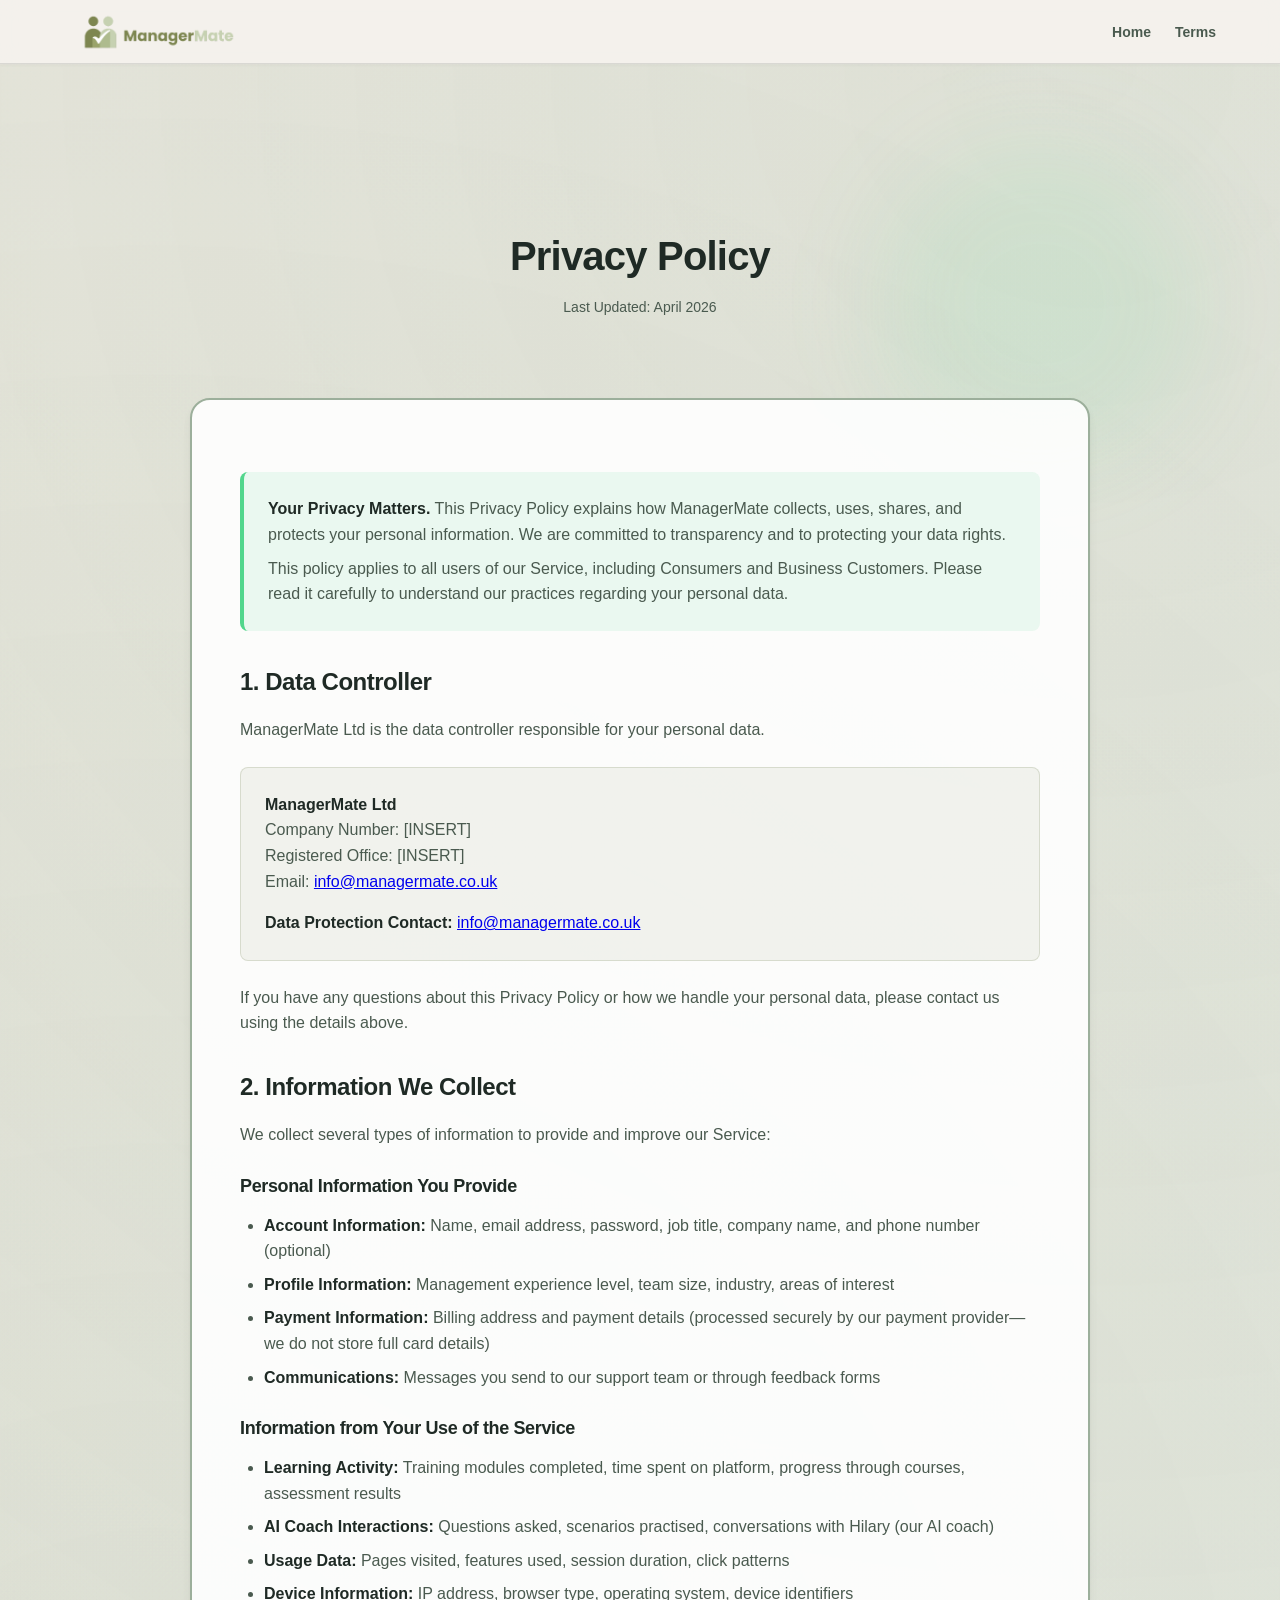
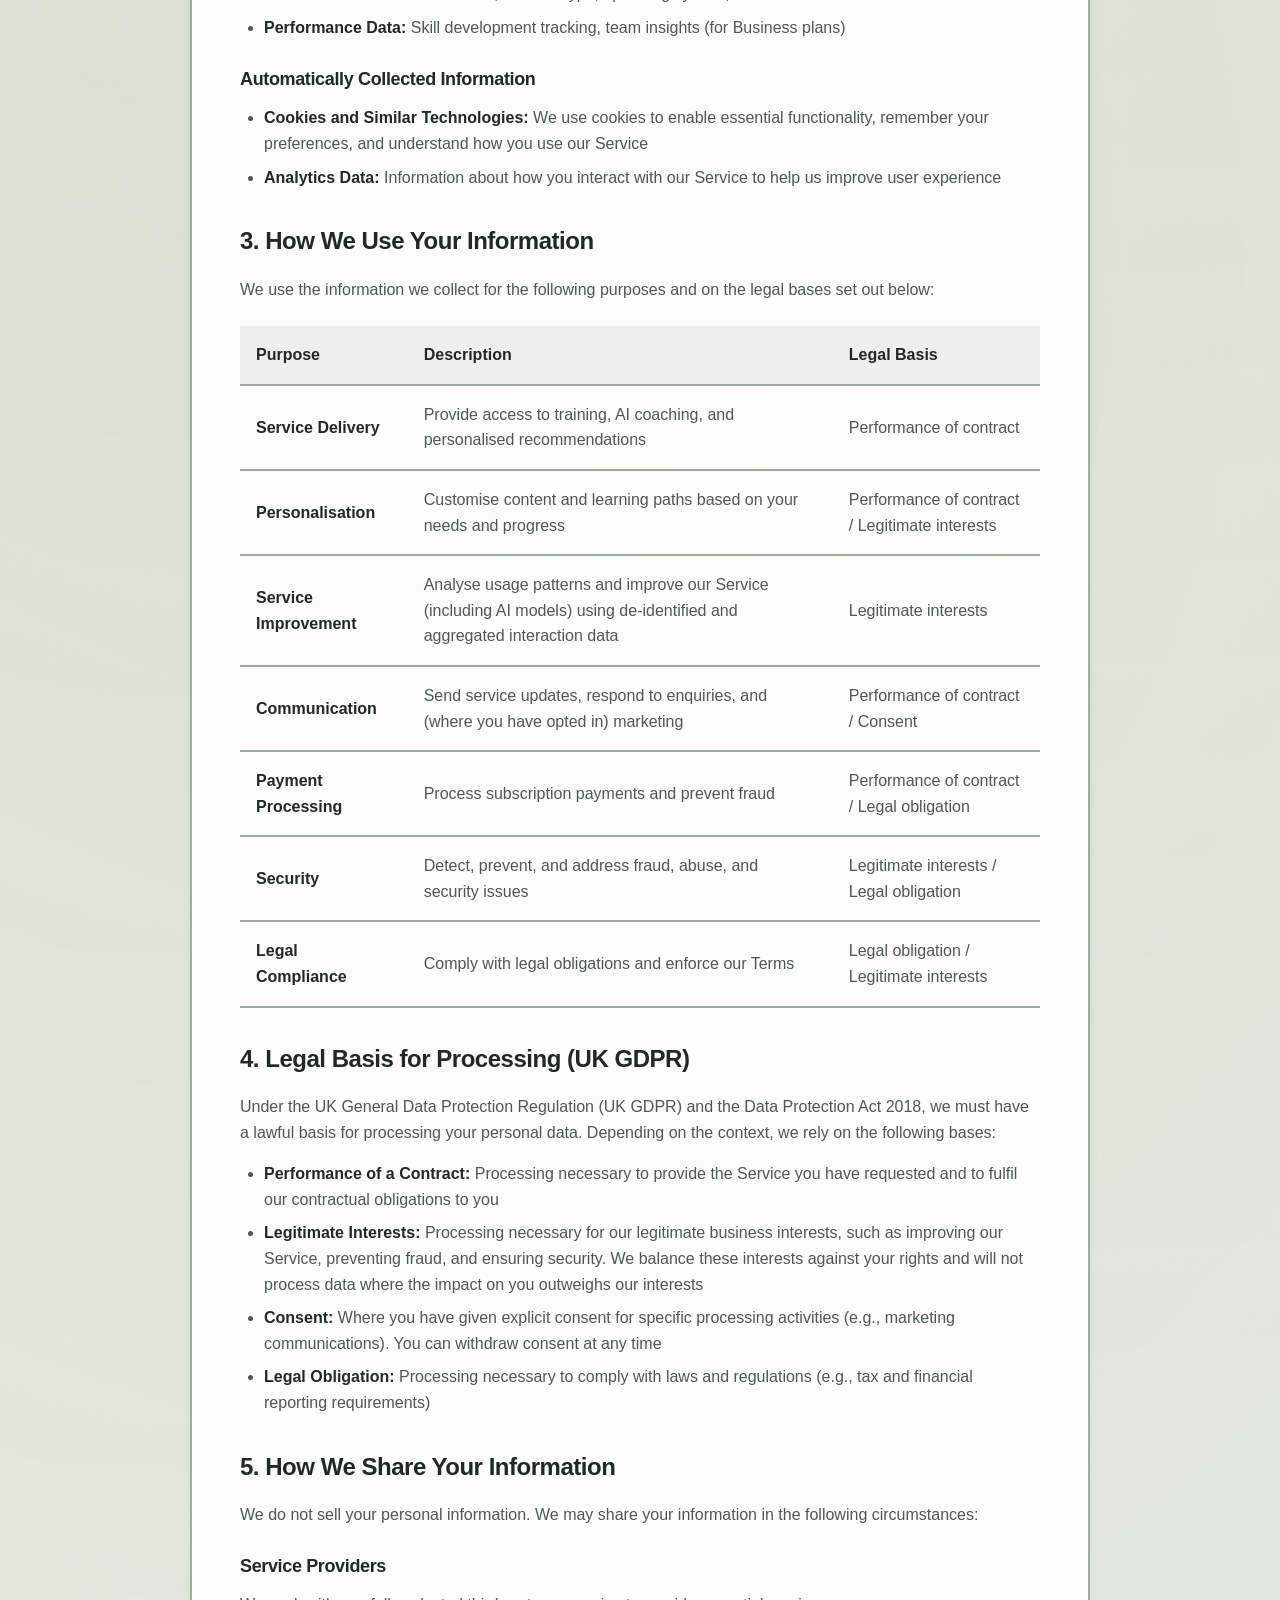
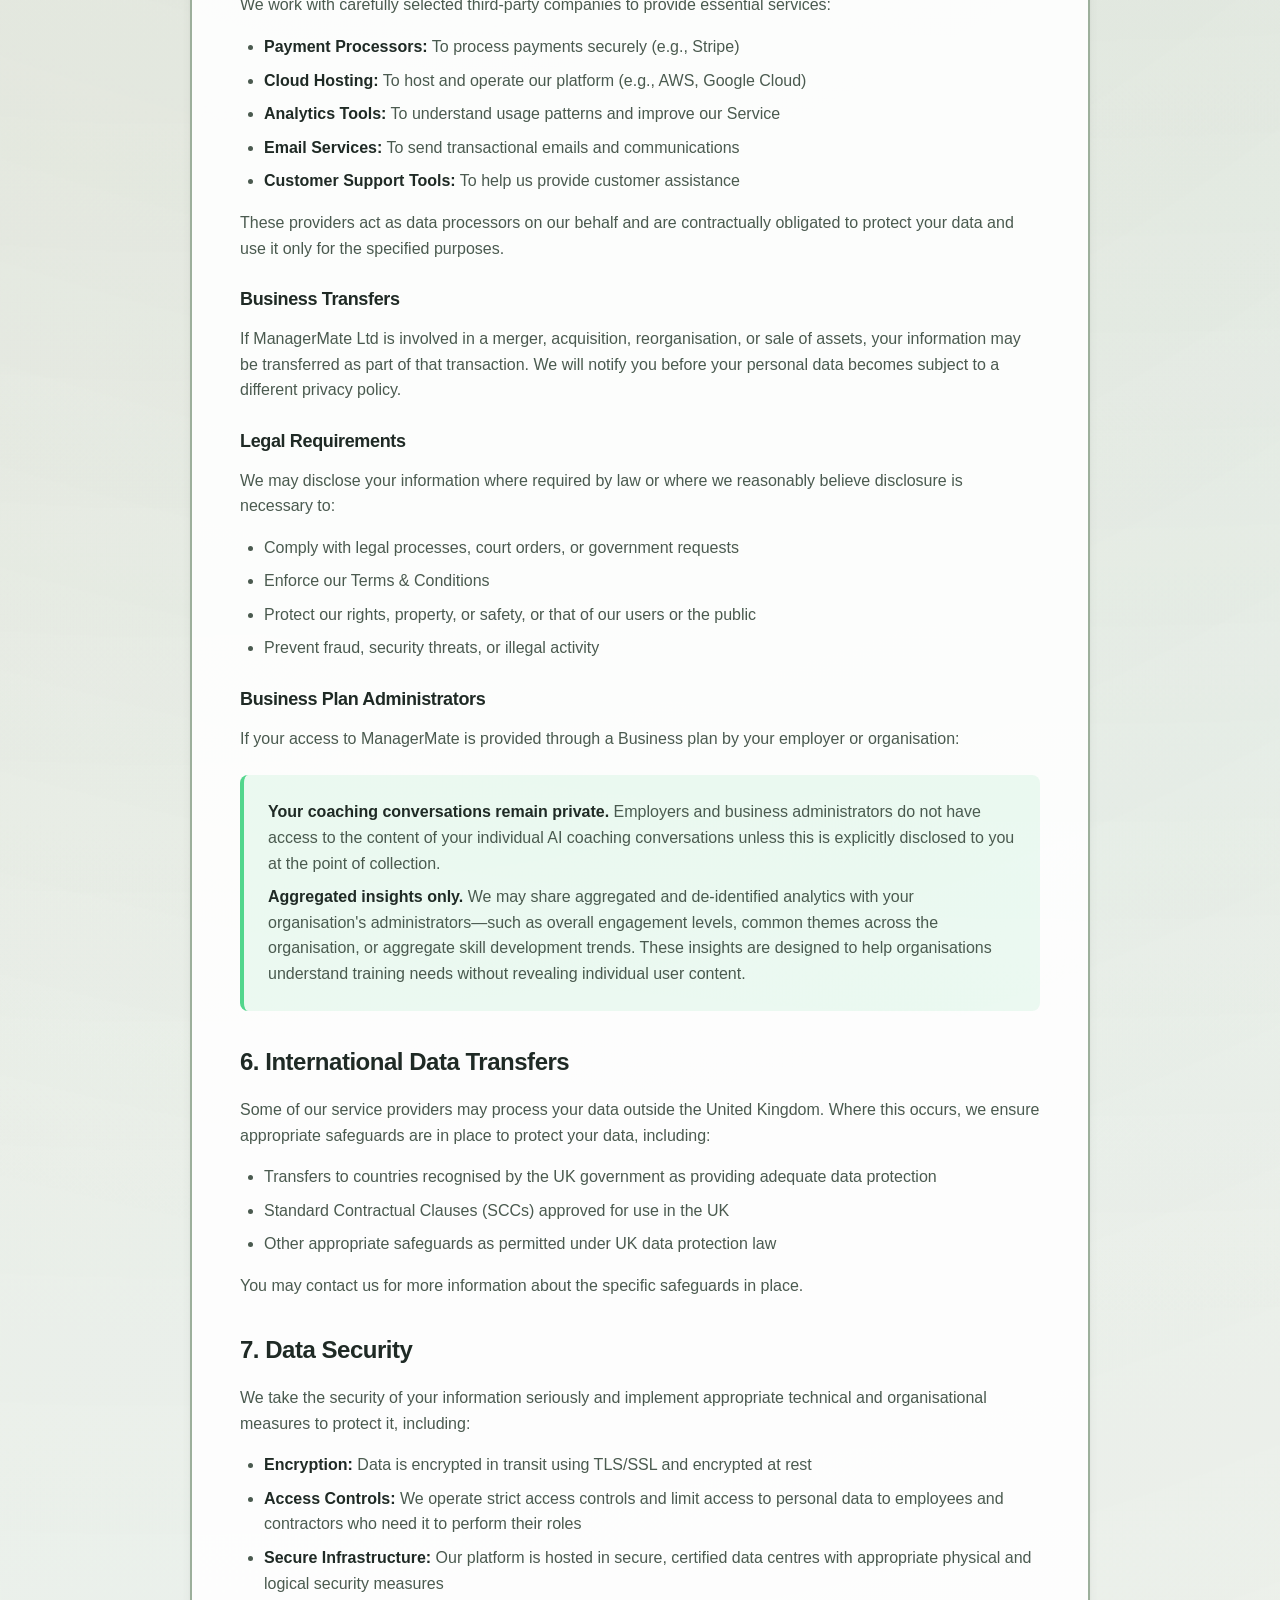
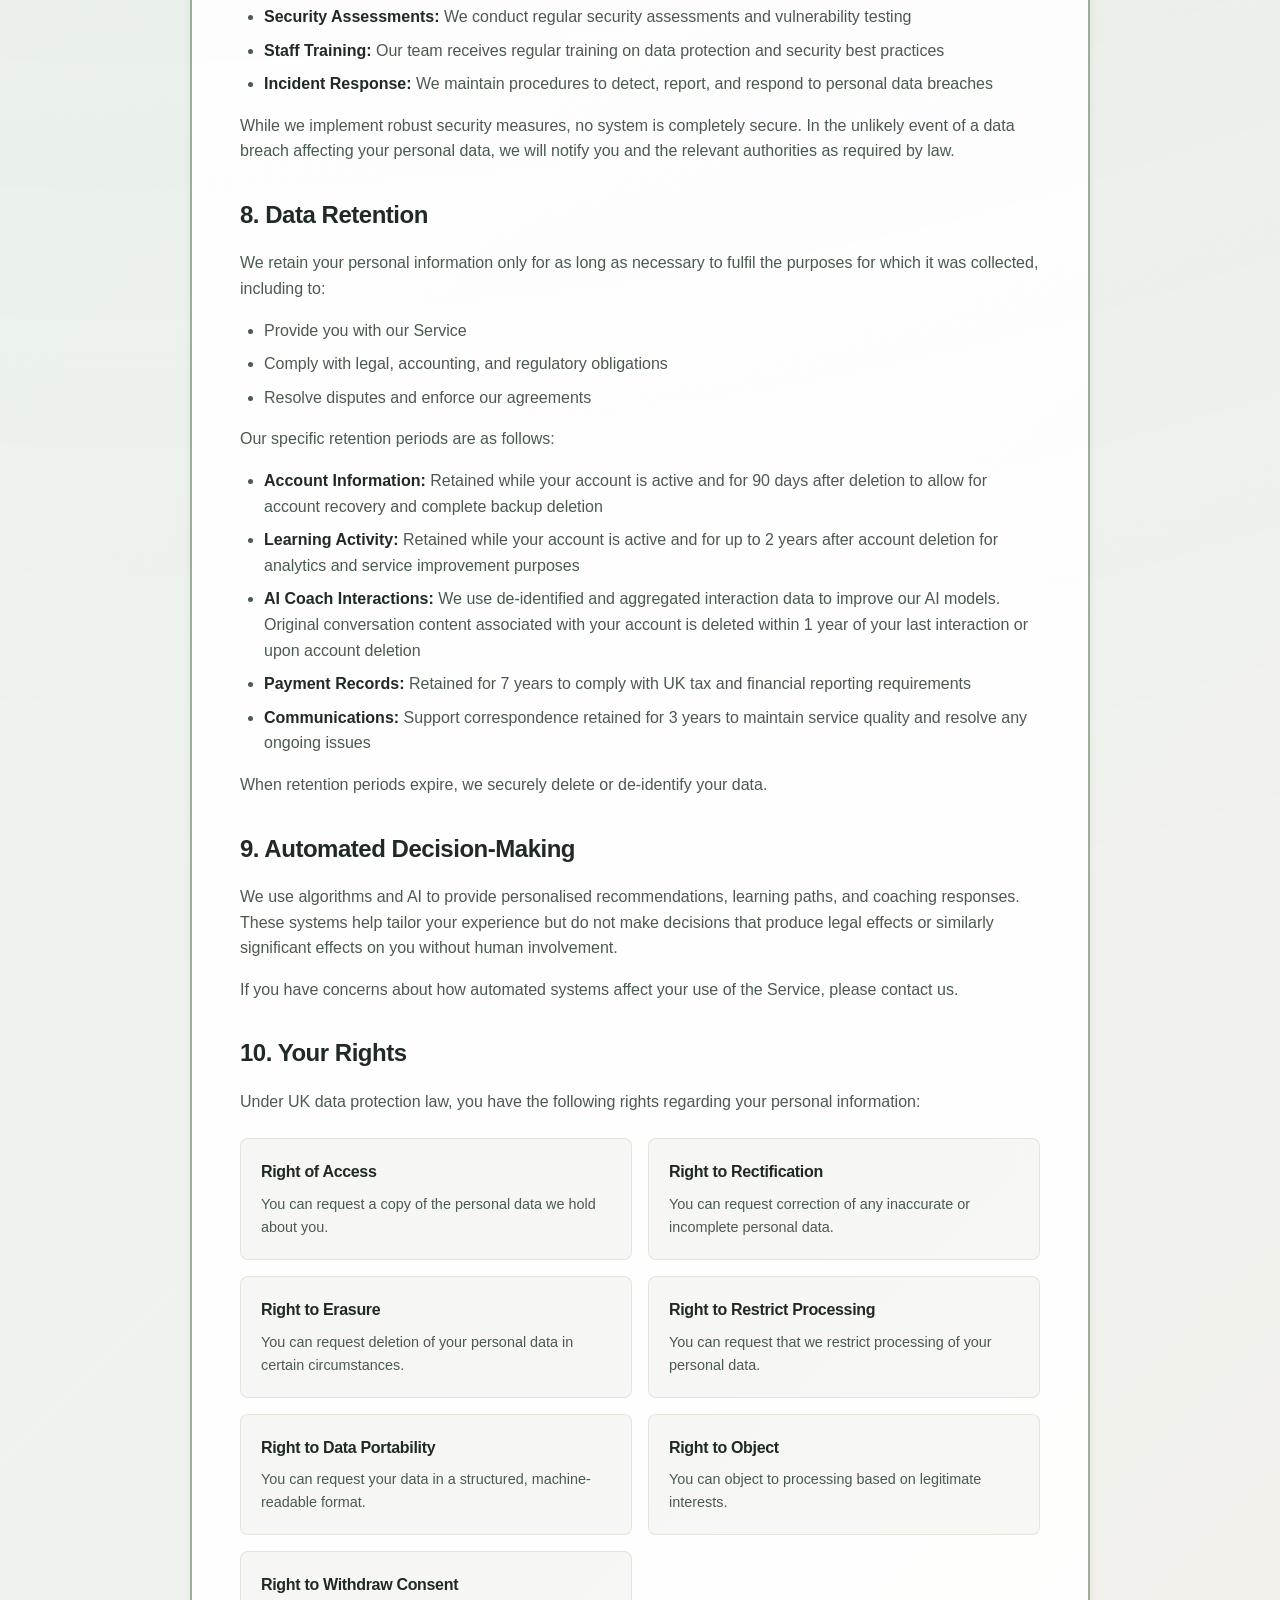
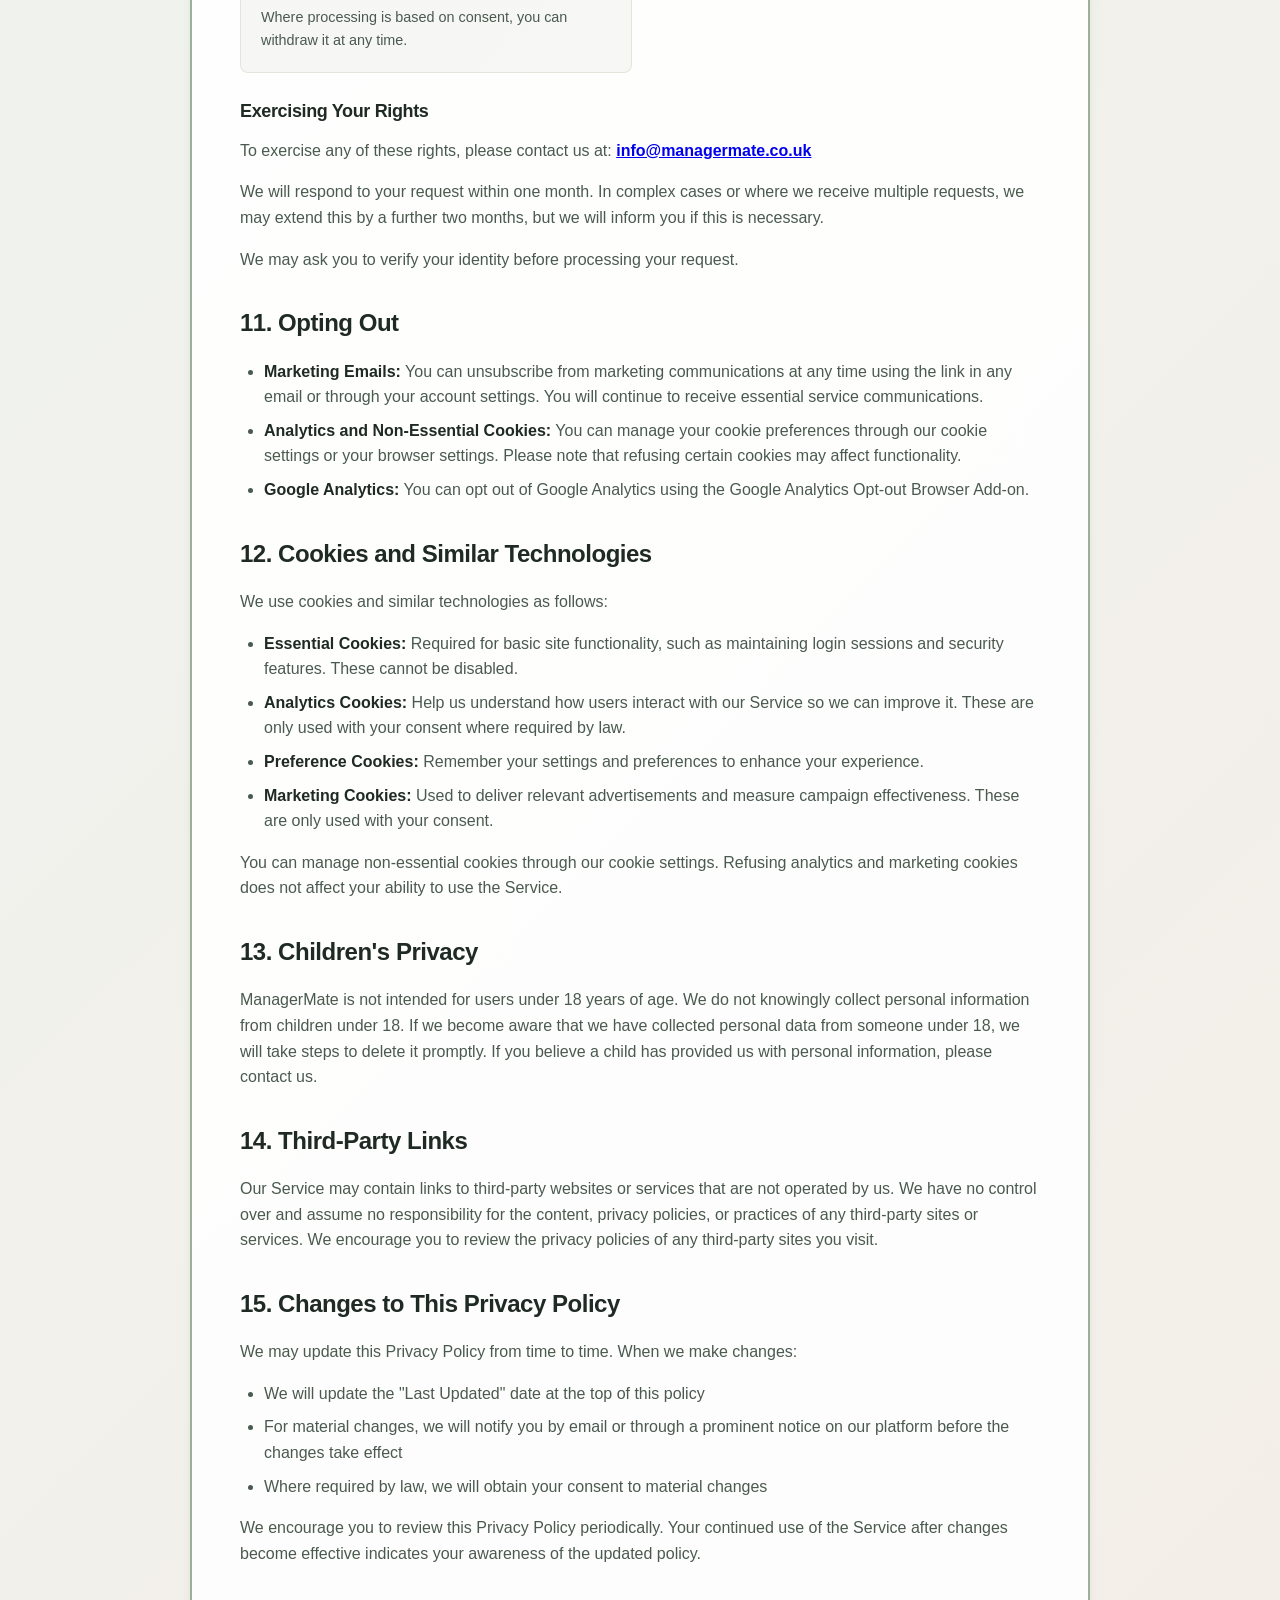
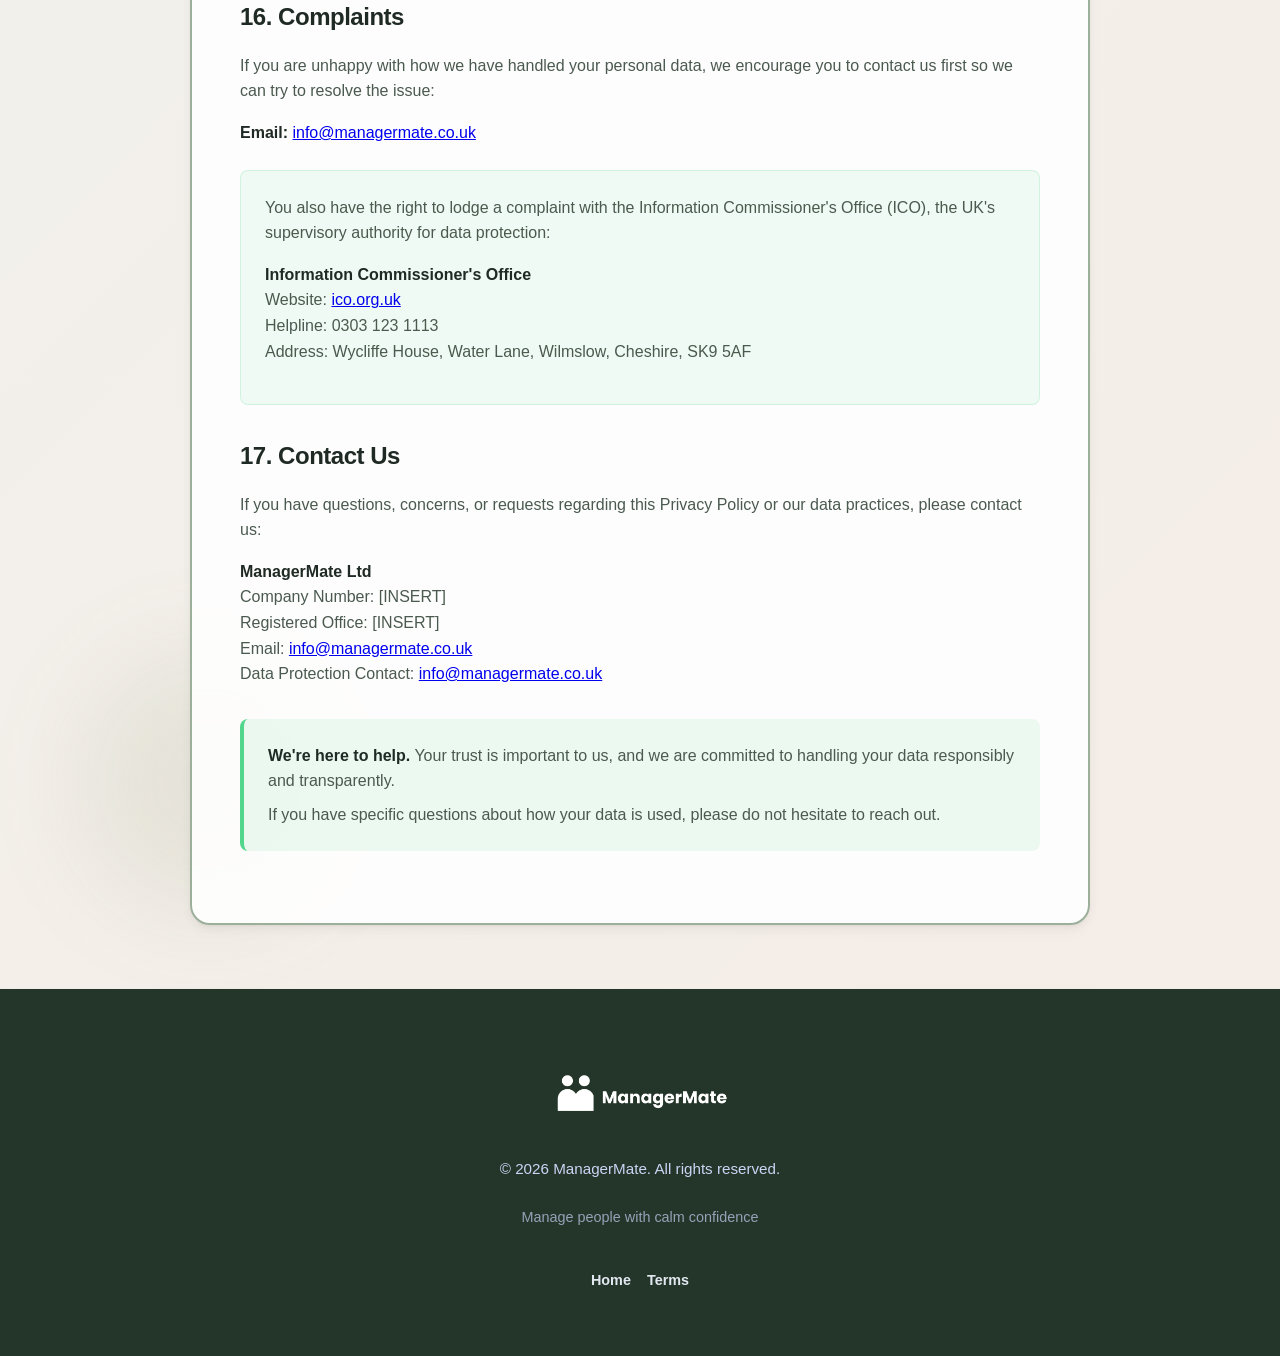
==== commit 5bcc51a1: "Update legal pages and improve robots.txt - Revise Terms & Conditions for UK GDPR/SaaS best practice" ====
--- a/privacy.html
+++ b/privacy.html
@@ -144,6 +144,14 @@
       margin-bottom: 0;
     }
 
+    .controller-box {
+      background: rgba(111, 127, 78, 0.08);
+      border: 1px solid rgba(111, 127, 78, 0.2);
+      padding: 1.5rem;
+      border-radius: var(--radius-sm);
+      margin: 1.5rem 0;
+    }
+
     .data-table {
       width: 100%;
       border-collapse: collapse;
@@ -165,6 +173,40 @@
 
     .data-table td {
       color: var(--muted);
+    }
+
+    .rights-grid {
+      display: grid;
+      grid-template-columns: repeat(auto-fit, minmax(280px, 1fr));
+      gap: 1rem;
+      margin: 1.5rem 0;
+    }
+
+    .rights-card {
+      background: rgba(111, 127, 78, 0.05);
+      border: 1px solid rgba(111, 127, 78, 0.15);
+      border-radius: var(--radius-sm);
+      padding: 1.25rem;
+    }
+
+    .rights-card h4 {
+      font-size: 1rem;
+      font-weight: 600;
+      color: var(--foreground);
+      margin-bottom: 0.5rem;
+    }
+
+    .rights-card p {
+      font-size: 0.9rem;
+      margin-bottom: 0;
+    }
+
+    .ico-box {
+      background: rgba(82, 214, 140, 0.08);
+      border: 1px solid rgba(82, 214, 140, 0.2);
+      padding: 1.5rem;
+      border-radius: var(--radius-sm);
+      margin: 1.5rem 0;
     }
 
     .legal-footer {
@@ -221,241 +263,280 @@
 
     <div class="page-header">
       <h1>Privacy Policy</h1>
-      <p class="last-updated">Last Updated: November 19, 2025</p>
+      <p class="last-updated">Last Updated: April 2026</p>
     </div>
 
     <div class="content-section">
       <div class="highlight-box">
-        <p><strong>Your privacy matters.</strong> This Privacy Policy explains how ManagerMate collects, uses, and
-          protects your personal information. We're committed to transparency and giving you control over your data.</p>
-      </div>
-
-      <h2>1. Introduction</h2>
-      <p>ManagerMate ("we," "our," or "us") respects your privacy and is committed to protecting your personal data.
-        This Privacy Policy explains how we collect, use, disclose, and safeguard your information when you use our
-        platform, website, and services.</p>
-      <p>By using ManagerMate, you agree to the collection and use of information in accordance with this policy. If you
-        do not agree with our policies and practices, please do not use our Service.</p>
+        <p><strong>Your Privacy Matters.</strong> This Privacy Policy explains how ManagerMate collects, uses, shares, and protects your personal information. We are committed to transparency and to protecting your data rights.</p>
+        <p>This policy applies to all users of our Service, including Consumers and Business Customers. Please read it carefully to understand our practices regarding your personal data.</p>
+      </div>
+
+      <h2>1. Data Controller</h2>
+      <p>ManagerMate Ltd is the data controller responsible for your personal data.</p>
+      <div class="controller-box">
+        <p><strong>ManagerMate Ltd</strong><br>
+        Company Number: [INSERT]<br>
+        Registered Office: [INSERT]<br>
+        Email: <a href="mailto:info@managermate.co.uk">info@managermate.co.uk</a></p>
+        <p style="margin-bottom: 0;"><strong>Data Protection Contact:</strong> <a href="mailto:info@managermate.co.uk">info@managermate.co.uk</a></p>
+      </div>
+      <p>If you have any questions about this Privacy Policy or how we handle your personal data, please contact us using the details above.</p>
 
       <h2>2. Information We Collect</h2>
       <p>We collect several types of information to provide and improve our Service:</p>
 
       <h3>Personal Information You Provide</h3>
       <ul>
-        <li><strong>Account Information:</strong> Name, email address, password, job title, company name, and phone
-          number (optional)</li>
-        <li><strong>Profile Information:</strong> Management experience level, team size, industry, areas of interest
-        </li>
-        <li><strong>Payment Information:</strong> Billing address and payment details (processed securely by our payment
-          provider)</li>
-        <li><strong>Communications:</strong> Messages you send to our support team or feedback forms</li>
+        <li><strong>Account Information:</strong> Name, email address, password, job title, company name, and phone number (optional)</li>
+        <li><strong>Profile Information:</strong> Management experience level, team size, industry, areas of interest</li>
+        <li><strong>Payment Information:</strong> Billing address and payment details (processed securely by our payment provider—we do not store full card details)</li>
+        <li><strong>Communications:</strong> Messages you send to our support team or through feedback forms</li>
       </ul>
 
       <h3>Information from Your Use of the Service</h3>
       <ul>
-        <li><strong>Learning Activity:</strong> Training modules completed, time spent on platform, progress through
-          courses, quiz results</li>
-        <li><strong>AI Coach Interactions:</strong> Questions asked, scenarios practiced, conversations with Hilary</li>
+        <li><strong>Learning Activity:</strong> Training modules completed, time spent on platform, progress through courses, assessment results</li>
+        <li><strong>AI Coach Interactions:</strong> Questions asked, scenarios practised, conversations with Hilary (our AI coach)</li>
         <li><strong>Usage Data:</strong> Pages visited, features used, session duration, click patterns</li>
         <li><strong>Device Information:</strong> IP address, browser type, operating system, device identifiers</li>
-        <li><strong>Performance Data:</strong> Assessment results, skill development tracking, team insights (for
-          Business plans)</li>
+        <li><strong>Performance Data:</strong> Skill development tracking, team insights (for Business plans)</li>
       </ul>
 
       <h3>Automatically Collected Information</h3>
       <ul>
-        <li><strong>Cookies and Tracking:</strong> We use cookies and similar technologies to track activity and store
-          preferences</li>
-        <li><strong>Analytics:</strong> We collect data on how you interact with our Service to improve user experience
-        </li>
+        <li><strong>Cookies and Similar Technologies:</strong> We use cookies to enable essential functionality, remember your preferences, and understand how you use our Service</li>
+        <li><strong>Analytics Data:</strong> Information about how you interact with our Service to help us improve user experience</li>
       </ul>
 
       <h2>3. How We Use Your Information</h2>
-      <p>We use the information we collect for the following purposes:</p>
+      <p>We use the information we collect for the following purposes and on the legal bases set out below:</p>
 
       <table class="data-table">
         <thead>
           <tr>
             <th>Purpose</th>
             <th>Description</th>
+            <th>Legal Basis</th>
           </tr>
         </thead>
         <tbody>
           <tr>
             <td><strong>Service Delivery</strong></td>
-            <td>Provide access to training, AI coaching, and personalized recommendations</td>
-          </tr>
-          <tr>
-            <td><strong>Personalization</strong></td>
-            <td>Customize content and learning paths based on your needs and progress</td>
-          </tr>
-          <tr>
-            <td><strong>AI Model Training</strong></td>
-            <td>Improve our AI coach Hilary by training on anonymized interactions</td>
+            <td>Provide access to training, AI coaching, and personalised recommendations</td>
+            <td>Performance of contract</td>
+          </tr>
+          <tr>
+            <td><strong>Personalisation</strong></td>
+            <td>Customise content and learning paths based on your needs and progress</td>
+            <td>Performance of contract / Legitimate interests</td>
+          </tr>
+          <tr>
+            <td><strong>Service Improvement</strong></td>
+            <td>Analyse usage patterns and improve our Service (including AI models) using de-identified and aggregated interaction data</td>
+            <td>Legitimate interests</td>
           </tr>
           <tr>
             <td><strong>Communication</strong></td>
-            <td>Send service updates, newsletters, and respond to your inquiries</td>
+            <td>Send service updates, respond to enquiries, and (where you have opted in) marketing</td>
+            <td>Performance of contract / Consent</td>
           </tr>
           <tr>
             <td><strong>Payment Processing</strong></td>
             <td>Process subscription payments and prevent fraud</td>
-          </tr>
-          <tr>
-            <td><strong>Analytics</strong></td>
-            <td>Understand usage patterns to improve our Service</td>
+            <td>Performance of contract / Legal obligation</td>
+          </tr>
+          <tr>
+            <td><strong>Security</strong></td>
+            <td>Detect, prevent, and address fraud, abuse, and security issues</td>
+            <td>Legitimate interests / Legal obligation</td>
           </tr>
           <tr>
             <td><strong>Legal Compliance</strong></td>
             <td>Comply with legal obligations and enforce our Terms</td>
+            <td>Legal obligation / Legitimate interests</td>
           </tr>
         </tbody>
       </table>
 
       <h2>4. Legal Basis for Processing (UK GDPR)</h2>
-      <p>ManagerMate is the data controller for your personal data. Under the UK General Data Protection Regulation (UK GDPR) and the Data Protection Act 2018, our legal basis for collecting and using your personal information depends on the data and context:</p>
-      <ul>
-        <li><strong>Contractual Necessity:</strong> Processing necessary to provide our Service to you</li>
-        <li><strong>Consent:</strong> You have given explicit consent for specific processing activities</li>
-        <li><strong>Legitimate Interests:</strong> Processing necessary for our legitimate business interests (e.g.,
-          improving our Service)</li>
-        <li><strong>Legal Obligation:</strong> Processing necessary to comply with the law</li>
+      <p>Under the UK General Data Protection Regulation (UK GDPR) and the Data Protection Act 2018, we must have a lawful basis for processing your personal data. Depending on the context, we rely on the following bases:</p>
+      <ul>
+        <li><strong>Performance of a Contract:</strong> Processing necessary to provide the Service you have requested and to fulfil our contractual obligations to you</li>
+        <li><strong>Legitimate Interests:</strong> Processing necessary for our legitimate business interests, such as improving our Service, preventing fraud, and ensuring security. We balance these interests against your rights and will not process data where the impact on you outweighs our interests</li>
+        <li><strong>Consent:</strong> Where you have given explicit consent for specific processing activities (e.g., marketing communications). You can withdraw consent at any time</li>
+        <li><strong>Legal Obligation:</strong> Processing necessary to comply with laws and regulations (e.g., tax and financial reporting requirements)</li>
       </ul>
 
       <h2>5. How We Share Your Information</h2>
       <p>We do not sell your personal information. We may share your information in the following circumstances:</p>
 
       <h3>Service Providers</h3>
-      <p>We work with third-party companies to provide essential services:</p>
-      <ul>
-        <li><strong>Payment Processors:</strong> Stripe or similar providers to process payments securely</li>
-        <li><strong>Cloud Hosting:</strong> AWS, Google Cloud, or similar providers to host our platform</li>
-        <li><strong>Analytics Tools:</strong> Google Analytics or similar tools to understand usage patterns</li>
-        <li><strong>Email Services:</strong> Email service providers to send notifications and updates</li>
-        <li><strong>Customer Support:</strong> Tools that help us provide customer assistance</li>
-      </ul>
-      <p>These providers have limited access to your data and are obligated to protect it.</p>
+      <p>We work with carefully selected third-party companies to provide essential services:</p>
+      <ul>
+        <li><strong>Payment Processors:</strong> To process payments securely (e.g., Stripe)</li>
+        <li><strong>Cloud Hosting:</strong> To host and operate our platform (e.g., AWS, Google Cloud)</li>
+        <li><strong>Analytics Tools:</strong> To understand usage patterns and improve our Service</li>
+        <li><strong>Email Services:</strong> To send transactional emails and communications</li>
+        <li><strong>Customer Support Tools:</strong> To help us provide customer assistance</li>
+      </ul>
+      <p>These providers act as data processors on our behalf and are contractually obligated to protect your data and use it only for the specified purposes.</p>
 
       <h3>Business Transfers</h3>
-      <p>If ManagerMate is involved in a merger, acquisition, or sale of assets, your information may be transferred to
-        the acquiring entity.</p>
+      <p>If ManagerMate Ltd is involved in a merger, acquisition, reorganisation, or sale of assets, your information may be transferred as part of that transaction. We will notify you before your personal data becomes subject to a different privacy policy.</p>
 
       <h3>Legal Requirements</h3>
-      <p>We may disclose your information if required by law or to:</p>
-      <ul>
-        <li>Comply with legal processes or government requests</li>
+      <p>We may disclose your information where required by law or where we reasonably believe disclosure is necessary to:</p>
+      <ul>
+        <li>Comply with legal processes, court orders, or government requests</li>
         <li>Enforce our Terms & Conditions</li>
-        <li>Protect our rights, property, or safety</li>
-        <li>Prevent fraud or security threats</li>
-      </ul>
-
-      <h3>Business Plan Customers</h3>
-      <p>If your employer provides you access through a Business plan, we may share aggregated, anonymized analytics and
-        insights with your organization's administrators. This does not include the specific content of your AI coach
-        conversations.</p>
-
-      <h2>6. Data Security</h2>
-      <p>We implement industry-standard security measures to protect your information:</p>
-      <ul>
-        <li><strong>Encryption:</strong> Data is encrypted in transit (TLS/SSL) and at rest</li>
-        <li><strong>Access Controls:</strong> Strict access controls limit who can view your data</li>
-        <li><strong>Secure Infrastructure:</strong> Our servers are hosted in secure, certified data centers</li>
-        <li><strong>Regular Audits:</strong> We conduct security audits and vulnerability assessments</li>
-        <li><strong>Employee Training:</strong> Our team is trained on data protection best practices</li>
-      </ul>
-      <p>However, no method of transmission over the internet is 100% secure. While we strive to protect your data, we
-        cannot guarantee absolute security.</p>
-
-      <h2>7. Data Retention</h2>
-      <p>We retain your personal information for as long as necessary to:</p>
+        <li>Protect our rights, property, or safety, or that of our users or the public</li>
+        <li>Prevent fraud, security threats, or illegal activity</li>
+      </ul>
+
+      <h3>Business Plan Administrators</h3>
+      <p>If your access to ManagerMate is provided through a Business plan by your employer or organisation:</p>
+      <div class="highlight-box">
+        <p><strong>Your coaching conversations remain private.</strong> Employers and business administrators do not have access to the content of your individual AI coaching conversations unless this is explicitly disclosed to you at the point of collection.</p>
+        <p><strong>Aggregated insights only.</strong> We may share aggregated and de-identified analytics with your organisation's administrators—such as overall engagement levels, common themes across the organisation, or aggregate skill development trends. These insights are designed to help organisations understand training needs without revealing individual user content.</p>
+      </div>
+
+      <h2>6. International Data Transfers</h2>
+      <p>Some of our service providers may process your data outside the United Kingdom. Where this occurs, we ensure appropriate safeguards are in place to protect your data, including:</p>
+      <ul>
+        <li>Transfers to countries recognised by the UK government as providing adequate data protection</li>
+        <li>Standard Contractual Clauses (SCCs) approved for use in the UK</li>
+        <li>Other appropriate safeguards as permitted under UK data protection law</li>
+      </ul>
+      <p>You may contact us for more information about the specific safeguards in place.</p>
+
+      <h2>7. Data Security</h2>
+      <p>We take the security of your information seriously and implement appropriate technical and organisational measures to protect it, including:</p>
+      <ul>
+        <li><strong>Encryption:</strong> Data is encrypted in transit using TLS/SSL and encrypted at rest</li>
+        <li><strong>Access Controls:</strong> We operate strict access controls and limit access to personal data to employees and contractors who need it to perform their roles</li>
+        <li><strong>Secure Infrastructure:</strong> Our platform is hosted in secure, certified data centres with appropriate physical and logical security measures</li>
+        <li><strong>Security Assessments:</strong> We conduct regular security assessments and vulnerability testing</li>
+        <li><strong>Staff Training:</strong> Our team receives regular training on data protection and security best practices</li>
+        <li><strong>Incident Response:</strong> We maintain procedures to detect, report, and respond to personal data breaches</li>
+      </ul>
+      <p>While we implement robust security measures, no system is completely secure. In the unlikely event of a data breach affecting your personal data, we will notify you and the relevant authorities as required by law.</p>
+
+      <h2>8. Data Retention</h2>
+      <p>We retain your personal information only for as long as necessary to fulfil the purposes for which it was collected, including to:</p>
       <ul>
         <li>Provide you with our Service</li>
-        <li>Comply with legal obligations</li>
-        <li>Resolve disputes and enforce agreements</li>
-      </ul>
-      <p>Specifically:</p>
-      <ul>
-        <li><strong>Account Information:</strong> Retained until you delete your account, plus 90 days for backup
-          purposes</li>
-        <li><strong>Learning Activity:</strong> Retained while your account is active and for 2 years after account
-          deletion</li>
-        <li><strong>AI Interactions:</strong> Anonymized and aggregated for AI model training; original conversations
-          deleted after 1 year</li>
-        <li><strong>Payment Records:</strong> Retained for 7 years to comply with tax and financial regulations</li>
-      </ul>
-
-      <h2>8. Your Rights and Choices</h2>
-      <p>You have the following rights regarding your personal information:</p>
-
-      <h3>Access and Portability</h3>
-      <p>You can request a copy of your personal data in a machine-readable format.</p>
-
-      <h3>Correction</h3>
-      <p>You can update or correct your account information at any time through your account settings.</p>
-
-      <h3>Deletion</h3>
-      <p>You can request deletion of your account and personal data. We will delete your information within 90 days,
-        except where retention is required by law.</p>
-
-      <h3>Opt-Out</h3>
-      <ul>
-        <li><strong>Marketing Emails:</strong> Unsubscribe using the link in any email or through your account settings
-        </li>
-        <li><strong>Cookies:</strong> Adjust your browser settings to refuse cookies (may affect functionality)</li>
-        <li><strong>Analytics:</strong> Opt out of Google Analytics using their browser add-on</li>
-      </ul>
-
-      <h3>Withdraw Consent</h3>
-      <p>Where processing is based on consent, you can withdraw consent at any time.</p>
-
-      <h3>Lodge a Complaint</h3>
-      <p>You have the right to lodge a complaint with the Information Commissioner's Office (ICO), the UK's supervisory authority for data protection. You can contact the ICO at <a href="https://ico.org.uk/make-a-complaint/" target="_blank" rel="noopener noreferrer">ico.org.uk</a> or by phone on 0303 123 1113.</p>
-
-      <p style="margin-top: 1rem;">To exercise any of these rights, contact us at:
-        <strong>info@managermate.co.uk</strong>
-      </p>
-
-      <h2>9. Children's Privacy</h2>
-      <p>ManagerMate is not intended for users under 18 years of age. We do not knowingly collect personal information
-        from children. If we become aware that we have collected information from a child under 18, we will take steps
-        to delete it immediately.</p>
-
-      <h2>10. Cookies and Tracking Technologies</h2>
-      <p>We use cookies and similar technologies to:</p>
-      <ul>
-        <li><strong>Essential Cookies:</strong> Required for basic site functionality (e.g., login sessions)</li>
-        <li><strong>Analytics Cookies:</strong> Help us understand how users interact with our Service</li>
-        <li><strong>Preference Cookies:</strong> Remember your settings and preferences</li>
-        <li><strong>Marketing Cookies:</strong> Deliver relevant advertisements (with your consent)</li>
-      </ul>
-      <p>You can control cookies through your browser settings. Refusing cookies may limit some features of our Service.
-      </p>
-
-      <h2>11. Third-Party Links</h2>
-      <p>Our Service may contain links to third-party websites or services. We are not responsible for the privacy
-        practices of these third parties. We encourage you to read their privacy policies.</p>
-
-      <h2>12. Changes to This Privacy Policy</h2>
-      <p>We may update this Privacy Policy from time to time. When we make material changes, we will:</p>
-      <ul>
-        <li>Update the "Last Updated" date at the top of this policy</li>
-        <li>Notify you by email or through a prominent notice on our platform</li>
-        <li>Request your consent if required by law</li>
-      </ul>
-      <p>Your continued use of the Service after changes become effective constitutes acceptance of the updated policy.
-      </p>
-
-      <h2>13. Contact Us</h2>
-      <p>If you have questions, concerns, or requests regarding this Privacy Policy or our data practices, please
-        contact us:</p>
-      <p><strong>Email:</strong> info@managermate.co.uk</p>
-      <p><strong>Data Protection Officer:</strong> info@managermate.co.uk</p>
-      <p><strong>Address:</strong> ManagerMate, Cardiff, Wales, United Kingdom</p>
+        <li>Comply with legal, accounting, and regulatory obligations</li>
+        <li>Resolve disputes and enforce our agreements</li>
+      </ul>
+      <p>Our specific retention periods are as follows:</p>
+      <ul>
+        <li><strong>Account Information:</strong> Retained while your account is active and for 90 days after deletion to allow for account recovery and complete backup deletion</li>
+        <li><strong>Learning Activity:</strong> Retained while your account is active and for up to 2 years after account deletion for analytics and service improvement purposes</li>
+        <li><strong>AI Coach Interactions:</strong> We use de-identified and aggregated interaction data to improve our AI models. Original conversation content associated with your account is deleted within 1 year of your last interaction or upon account deletion</li>
+        <li><strong>Payment Records:</strong> Retained for 7 years to comply with UK tax and financial reporting requirements</li>
+        <li><strong>Communications:</strong> Support correspondence retained for 3 years to maintain service quality and resolve any ongoing issues</li>
+      </ul>
+      <p>When retention periods expire, we securely delete or de-identify your data.</p>
+
+      <h2>9. Automated Decision-Making</h2>
+      <p>We use algorithms and AI to provide personalised recommendations, learning paths, and coaching responses. These systems help tailor your experience but do not make decisions that produce legal effects or similarly significant effects on you without human involvement.</p>
+      <p>If you have concerns about how automated systems affect your use of the Service, please contact us.</p>
+
+      <h2>10. Your Rights</h2>
+      <p>Under UK data protection law, you have the following rights regarding your personal information:</p>
+
+      <div class="rights-grid">
+        <div class="rights-card">
+          <h4>Right of Access</h4>
+          <p>You can request a copy of the personal data we hold about you.</p>
+        </div>
+        <div class="rights-card">
+          <h4>Right to Rectification</h4>
+          <p>You can request correction of any inaccurate or incomplete personal data.</p>
+        </div>
+        <div class="rights-card">
+          <h4>Right to Erasure</h4>
+          <p>You can request deletion of your personal data in certain circumstances.</p>
+        </div>
+        <div class="rights-card">
+          <h4>Right to Restrict Processing</h4>
+          <p>You can request that we restrict processing of your personal data.</p>
+        </div>
+        <div class="rights-card">
+          <h4>Right to Data Portability</h4>
+          <p>You can request your data in a structured, machine-readable format.</p>
+        </div>
+        <div class="rights-card">
+          <h4>Right to Object</h4>
+          <p>You can object to processing based on legitimate interests.</p>
+        </div>
+        <div class="rights-card">
+          <h4>Right to Withdraw Consent</h4>
+          <p>Where processing is based on consent, you can withdraw it at any time.</p>
+        </div>
+      </div>
+
+      <h3>Exercising Your Rights</h3>
+      <p>To exercise any of these rights, please contact us at: <strong><a href="mailto:info@managermate.co.uk">info@managermate.co.uk</a></strong></p>
+      <p>We will respond to your request within one month. In complex cases or where we receive multiple requests, we may extend this by a further two months, but we will inform you if this is necessary.</p>
+      <p>We may ask you to verify your identity before processing your request.</p>
+
+      <h2>11. Opting Out</h2>
+      <ul>
+        <li><strong>Marketing Emails:</strong> You can unsubscribe from marketing communications at any time using the link in any email or through your account settings. You will continue to receive essential service communications.</li>
+        <li><strong>Analytics and Non-Essential Cookies:</strong> You can manage your cookie preferences through our cookie settings or your browser settings. Please note that refusing certain cookies may affect functionality.</li>
+        <li><strong>Google Analytics:</strong> You can opt out of Google Analytics using the Google Analytics Opt-out Browser Add-on.</li>
+      </ul>
+
+      <h2>12. Cookies and Similar Technologies</h2>
+      <p>We use cookies and similar technologies as follows:</p>
+      <ul>
+        <li><strong>Essential Cookies:</strong> Required for basic site functionality, such as maintaining login sessions and security features. These cannot be disabled.</li>
+        <li><strong>Analytics Cookies:</strong> Help us understand how users interact with our Service so we can improve it. These are only used with your consent where required by law.</li>
+        <li><strong>Preference Cookies:</strong> Remember your settings and preferences to enhance your experience.</li>
+        <li><strong>Marketing Cookies:</strong> Used to deliver relevant advertisements and measure campaign effectiveness. These are only used with your consent.</li>
+      </ul>
+      <p>You can manage non-essential cookies through our cookie settings. Refusing analytics and marketing cookies does not affect your ability to use the Service.</p>
+
+      <h2>13. Children's Privacy</h2>
+      <p>ManagerMate is not intended for users under 18 years of age. We do not knowingly collect personal information from children under 18. If we become aware that we have collected personal data from someone under 18, we will take steps to delete it promptly. If you believe a child has provided us with personal information, please contact us.</p>
+
+      <h2>14. Third-Party Links</h2>
+      <p>Our Service may contain links to third-party websites or services that are not operated by us. We have no control over and assume no responsibility for the content, privacy policies, or practices of any third-party sites or services. We encourage you to review the privacy policies of any third-party sites you visit.</p>
+
+      <h2>15. Changes to This Privacy Policy</h2>
+      <p>We may update this Privacy Policy from time to time. When we make changes:</p>
+      <ul>
+        <li>We will update the "Last Updated" date at the top of this policy</li>
+        <li>For material changes, we will notify you by email or through a prominent notice on our platform before the changes take effect</li>
+        <li>Where required by law, we will obtain your consent to material changes</li>
+      </ul>
+      <p>We encourage you to review this Privacy Policy periodically. Your continued use of the Service after changes become effective indicates your awareness of the updated policy.</p>
+
+      <h2>16. Complaints</h2>
+      <p>If you are unhappy with how we have handled your personal data, we encourage you to contact us first so we can try to resolve the issue:</p>
+      <p><strong>Email:</strong> <a href="mailto:info@managermate.co.uk">info@managermate.co.uk</a></p>
+
+      <div class="ico-box">
+        <p>You also have the right to lodge a complaint with the Information Commissioner's Office (ICO), the UK's supervisory authority for data protection:</p>
+        <p><strong>Information Commissioner's Office</strong><br>
+        Website: <a href="https://ico.org.uk" target="_blank" rel="noopener noreferrer">ico.org.uk</a><br>
+        Helpline: 0303 123 1113<br>
+        Address: Wycliffe House, Water Lane, Wilmslow, Cheshire, SK9 5AF</p>
+      </div>
+
+      <h2>17. Contact Us</h2>
+      <p>If you have questions, concerns, or requests regarding this Privacy Policy or our data practices, please contact us:</p>
+      <p><strong>ManagerMate Ltd</strong><br>
+      Company Number: [INSERT]<br>
+      Registered Office: [INSERT]<br>
+      Email: <a href="mailto:info@managermate.co.uk">info@managermate.co.uk</a><br>
+      Data Protection Contact: <a href="mailto:info@managermate.co.uk">info@managermate.co.uk</a></p>
 
       <div class="highlight-box" style="margin-top: 2rem;">
-        <p><strong>We're here to help.</strong> Your trust is important to us, and we're committed to handling your data
-          responsibly and transparently.</p>
-        <p>If you have specific questions about how your data is used, don't hesitate to reach out.</p>
+        <p><strong>We're here to help.</strong> Your trust is important to us, and we are committed to handling your data responsibly and transparently.</p>
+        <p>If you have specific questions about how your data is used, please do not hesitate to reach out.</p>
       </div>
     </div>
   </div>
@@ -465,7 +546,7 @@
     <div class="footer-content">
       <div class="footer-logo">
         <div class="footer-logo-icon" role="img" aria-label="ManagerMate logo"></div>
-              </div>
+      </div>
 
       <p class="footer-text">&copy; 2026 ManagerMate. All rights reserved.</p>
       <p class="footer-tagline">Manage people with calm confidence</p>
